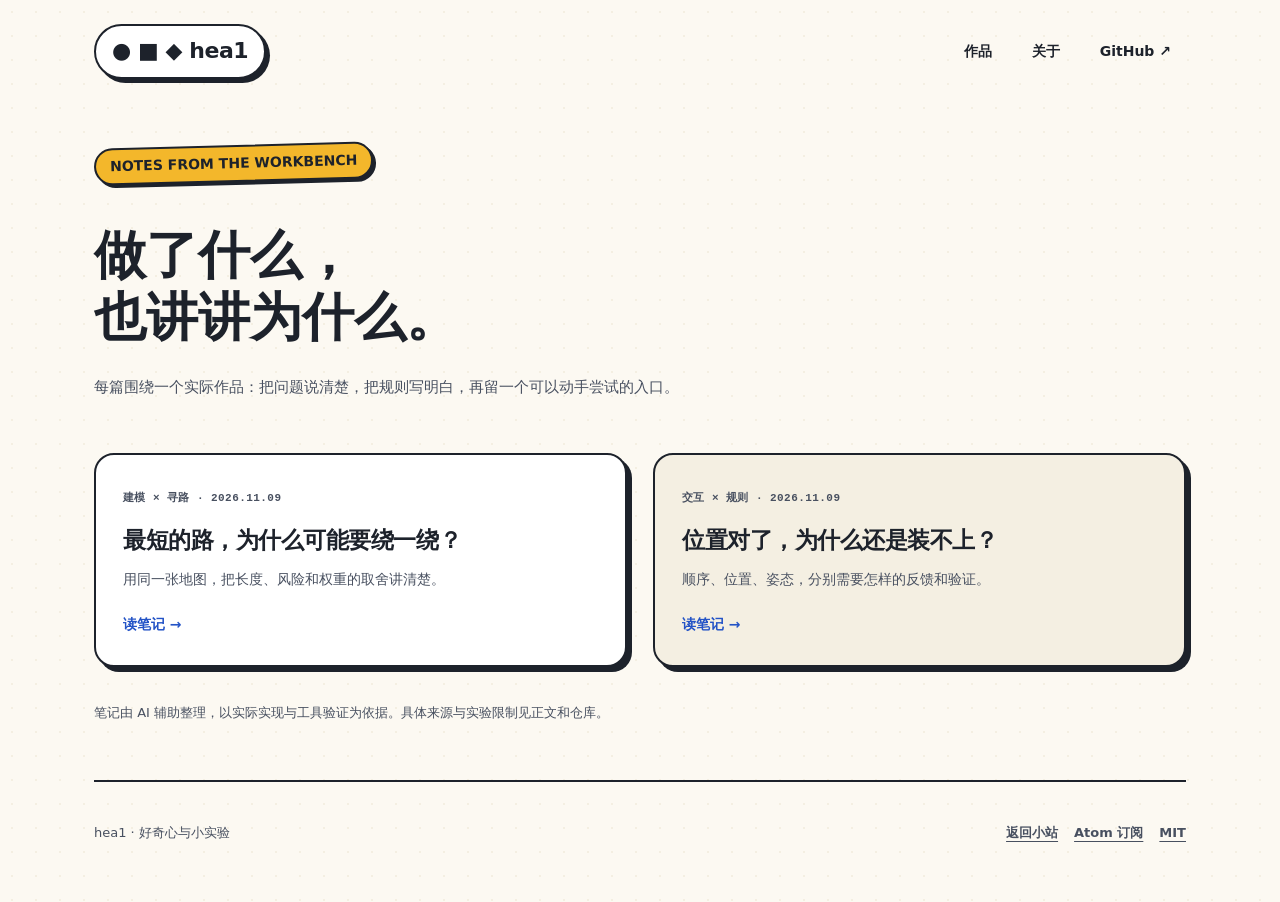
==== notes/index.html @ 46fb9906 "Add pathfinding project and experiment design notes" ====
<!doctype html><html lang="zh-CN"><head><meta charset="utf-8"><meta name="viewport" content="width=device-width, initial-scale=1"><title>实验笔记 · hea1</title><meta name="description" content="围绕实际作品，记录一个问题、一条规则和一次可复现的小实验。"><link rel="canonical" href="https://hea1.org/notes/"><link rel="icon" href="../favicon.svg" type="image/svg+xml"><link rel="stylesheet" href="../styles.css"><link rel="alternate" type="application/atom+xml" title="hea1 的实验笔记" href="../feed.xml"></head><body data-palette="warm"><a class="skip-link" href="#main">跳至主要内容</a><div class="canvas-wrap"><header class="play-header"><a class="logo-pill" href="../">● ■ ◆ hea1</a><nav class="play-nav" aria-label="导航"><a href="../#projects">作品</a><a href="../#about">关于</a><a href="https://github.com/TH0RGOODMAN">GitHub ↗</a></nav></header><main id="main"><section class="notes-intro"><span class="greeting-sticker">NOTES FROM THE WORKBENCH</span><h1>做了什么，<br>也讲讲为什么。</h1><p>每篇围绕一个实际作品：把问题说清楚，把规则写明白，再留一个可以动手尝试的入口。</p></section><div class="notes-grid"><a class="note-card" href="./shortest-and-risk/"><span class="note-topic">建模 × 寻路 · 2026.11.09</span><h2>最短的路，为什么可能要绕一绕？</h2><p>用同一张地图，把长度、风险和权重的取舍讲清楚。</p><span class="note-arrow">读笔记 →</span></a><a class="note-card" href="./assembly-rules/"><span class="note-topic">交互 × 规则 · 2026.11.09</span><h2>位置对了，为什么还是装不上？</h2><p>顺序、位置、姿态，分别需要怎样的反馈和验证。</p><span class="note-arrow">读笔记 →</span></a></div><p class="notes-provenance">笔记由 AI 辅助整理，以实际实现与工具验证为依据。具体来源与实验限制见正文和仓库。</p></main><footer class="play-footer"><span>hea1 · 好奇心与小实验</span><div class="play-footer-links"><a href="../">返回小站</a><a href="../feed.xml">Atom 订阅</a><a href="../LICENSE">MIT</a></div></footer></div></body></html>
---- styles.css ----
:root {
      color-scheme: light;
      --ivory: #fcf9f2;
      --card: #ffffff;
      --cream-soft: #f4efe2;
      --ink: #1d222b;
      --ink-sec: #485060;
      --ink-muted: #6e7787;
      --coral: #c9472d;
      --cobalt: #2353c6;
      --sun: #f3b72b;
      --teal: #1d8a72;
      --border: #1d222b;
      --shadow-color: rgba(29, 34, 43, 0.12);
      --sans: system-ui, -apple-system, "PingFang SC", "Microsoft YaHei", sans-serif;
      --mono: ui-monospace, "SFMono-Regular", Menlo, Consolas, monospace;
    }

    body[data-palette="blueprint"] {
      --ivory: #f3f7fc;
      --cream-soft: #e4edf8;
      --coral: #2353c6;
      --cobalt: #0d7a68;
      --sun: #e57a3c;
    }

    body[data-palette="terracotta"] {
      --ivory: #fbf5ee;
      --cream-soft: #f1e5d6;
      --coral: #c84b31;
      --cobalt: #2d4263;
      --sun: #d99b26;
    }

    * {
      box-sizing: border-box;
    }

    html {
      scroll-behavior: smooth;
      background: var(--ivory);
      color: var(--ink);
    }

    body {
      margin: 0;
      font-family: var(--sans);
      background-color: var(--ivory);
      background-image: radial-gradient(var(--cream-soft) 1.5px, transparent 1.5px);
      background-size: 24px 24px;
      color: var(--ink);
      line-height: 1.75;
      transition: background-color 0.25s ease;
    }

    a {
      color: inherit;
      text-underline-offset: 4px;
    }

    :focus-visible {
      outline: 3px solid var(--cobalt);
      outline-offset: 3px;
    }

    .skip-link {
      position: absolute;
      top: -100px;
      left: 16px;
      background: var(--ink);
      color: var(--ivory);
      padding: 10px 16px;
      z-index: 100;
      text-decoration: none;
      border-radius: 8px;
    }

    .skip-link:focus {
      top: 16px;
    }

    .canvas-wrap {
      max-width: 1140px;
      margin: 0 auto;
      padding: 0 24px;
    }

    /* Header */
    .play-header {
      padding: 24px 0;
      display: flex;
      flex-wrap: wrap;
      align-items: center;
      justify-content: space-between;
      gap: 16px;
    }

    .logo-pill {
      display: inline-flex;
      align-items: center;
      gap: 10px;
      text-decoration: none;
      background: var(--card);
      border: 2px solid var(--border);
      box-shadow: 4px 4px 0 var(--border);
      padding: 6px 16px;
      border-radius: 999px;
      font-weight: 800;
      font-size: 22px;
      letter-spacing: -0.02em;
    }

    .logo-shapes {
      display: inline-flex;
      gap: 4px;
      align-items: center;
    }

    .shape-dot {
      width: 10px;
      height: 10px;
      border-radius: 50%;
      background: var(--coral);
      border: 1.5px solid var(--border);
    }

    .shape-sq {
      width: 10px;
      height: 10px;
      background: var(--cobalt);
      border: 1.5px solid var(--border);
    }

    .shape-tri {
      width: 10px;
      height: 10px;
      background: var(--sun);
      border: 1.5px solid var(--border);
      border-radius: 2px;
      transform: rotate(45deg);
    }

    .play-nav {
      display: flex;
      flex-wrap: wrap;
      gap: 10px;
      align-items: center;
    }

    .play-nav a {
      display: inline-flex;
      align-items: center;
      min-height: 42px;
      padding: 6px 14px;
      text-decoration: none;
      font-weight: 600;
      font-size: 14px;
      border-radius: 999px;
      border: 1.5px solid transparent;
    }

    .play-nav a:hover {
      background: var(--card);
      border-color: var(--border);
    }

    /* Hero Section — Asymmetric Studio Collage */
    .hero-studio {
      display: grid;
      grid-template-columns: 6.2fr 5.8fr;
      gap: 36px;
      padding: 28px 0 60px;
      align-items: center;
    }

    .greeting-sticker {
      display: inline-block;
      background: var(--sun);
      border: 2px solid var(--border);
      box-shadow: 3px 3px 0 var(--border);
      padding: 4px 14px;
      border-radius: 999px;
      font-weight: 700;
      font-size: 14px;
      margin-bottom: 18px;
      transform: rotate(-1.5deg);
    }

    .hero-pitch h1 {
      font-size: clamp(34px, 5vw, 58px);
      line-height: 1.16;
      letter-spacing: -0.025em;
      margin: 0 0 22px;
      font-weight: 800;
    }

    .hero-pitch h1 .underline-wave {
      display: inline-block;
      background: linear-gradient(transparent 62%, rgba(243, 183, 43, 0.55) 62%);
      padding: 0 4px;
    }

    .hero-pitch p {
      font-size: 18px;
      color: var(--ink-sec);
      margin: 0 0 24px;
      max-width: 32em;
    }

    .pillar-tags {
      display: flex;
      flex-wrap: wrap;
      gap: 10px;
      margin-bottom: 28px;
    }

    .pillar-tag {
      display: inline-flex;
      align-items: center;
      gap: 8px;
      padding: 6px 14px;
      background: var(--card);
      border: 2px solid var(--border);
      border-radius: 10px;
      font-weight: 700;
      font-size: 14px;
      box-shadow: 3px 3px 0 var(--shadow-color);
    }

    .pillar-swatch {
      width: 12px;
      height: 12px;
      border-radius: 3px;
      border: 1.5px solid var(--border);
    }

    .cta-group {
      display: flex;
      flex-wrap: wrap;
      gap: 14px;
    }

    .btn-play {
      display: inline-flex;
      align-items: center;
      justify-content: center;
      min-height: 46px;
      padding: 10px 22px;
      font-weight: 700;
      font-size: 15px;
      text-decoration: none;
      border-radius: 12px;
      border: 2px solid var(--border);
      background: var(--coral);
      color: #ffffff;
      box-shadow: 4px 4px 0 var(--border);
      transition: transform 0.15s ease, box-shadow 0.15s ease;
    }

    .btn-play:hover {
      transform: translate(-2px, -2px);
      box-shadow: 6px 6px 0 var(--border);
    }

    .btn-play.secondary {
      background: var(--card);
      color: var(--ink);
    }

    /* Interactive Toyboard Card */
    .toyboard {
      background: var(--card);
      border: 2px solid var(--border);
      border-radius: 20px;
      box-shadow: 8px 8px 0 var(--border);
      padding: 20px;
    }

    .toyboard-header {
      display: flex;
      flex-wrap: wrap;
      justify-content: space-between;
      align-items: center;
      gap: 10px;
      padding-bottom: 12px;
      border-bottom: 2px dashed var(--cream-soft);
      margin-bottom: 14px;
    }

    .toyboard-title {
      font-family: var(--mono);
      font-size: 12px;
      font-weight: 700;
      color: var(--ink-sec);
    }

    .toyboard-stage {
      background: var(--cream-soft);
      border: 2px solid var(--border);
      border-radius: 14px;
      padding: 12px;
    }

    .toyboard-stage svg {
      width: 100%;
      height: auto;
      display: block;
    }

    .geo-piece {
      transition: transform 0.5s cubic-bezier(0.34, 1.56, 0.64, 1);
      transform-box: view-box;
      transform-origin: 210px 140px;
    }

    /* Arrangement States for SVG Blocks */
    .toyboard[data-pose="exploded"] #piece-arch {
      transform: translate(-28px, 18px) rotate(-10deg);
    }
    .toyboard[data-pose="exploded"] #piece-rotor {
      transform: translate(0px, -24px) rotate(35deg);
    }
    .toyboard[data-pose="exploded"] #piece-pin {
      transform: translate(34px, -16px) rotate(14deg);
    }

    .toyboard[data-pose="stacked"] #piece-arch {
      transform: translate(12px, 6px) rotate(4deg);
    }
    .toyboard[data-pose="stacked"] #piece-rotor {
      transform: translate(-18px, -10px) rotate(-20deg);
    }
    .toyboard[data-pose="stacked"] #piece-pin {
      transform: translate(6px, 22px) rotate(-8deg);
    }

    .toyboard-controls {
      margin-top: 14px;
      display: flex;
      flex-wrap: wrap;
      justify-content: space-between;
      align-items: center;
      gap: 10px;
    }

    .control-group {
      display: flex;
      flex-wrap: wrap;
      gap: 6px;
      align-items: center;
    }

    .toy-btn {
      min-height: 40px;
      padding: 6px 12px;
      font-family: var(--sans);
      font-size: 13px;
      font-weight: 700;
      border-radius: 10px;
      border: 2px solid var(--border);
      background: var(--ivory);
      color: var(--ink);
      cursor: pointer;
    }

    .toy-btn[aria-pressed="true"],
    .toy-btn:hover {
      background: var(--sun);
    }

    /* Project Showcase — Staggered Magazine Poster */
    .project-showcase {
      margin: 24px 0 64px;
      background: var(--card);
      border: 2px solid var(--border);
      border-radius: 24px;
      box-shadow: 8px 8px 0 var(--border);
      padding: 36px;
      display: grid;
      grid-template-columns: 5.5fr 6.5fr;
      gap: 36px;
      align-items: center;
    }

    .badge-num {
      display: inline-block;
      background: var(--cobalt);
      color: #ffffff;
      font-family: var(--mono);
      font-size: 12px;
      font-weight: 700;
      padding: 4px 12px;
      border-radius: 999px;
      margin-bottom: 14px;
    }

    .project-copy h2 {
      font-size: clamp(26px, 3.4vw, 36px);
      margin: 0 0 14px;
      line-height: 1.25;
    }

    .project-copy p {
      color: var(--ink-sec);
      font-size: 16px;
      margin: 0 0 16px;
    }

    .step-pills {
      display: flex;
      flex-wrap: wrap;
      gap: 8px;
      margin: 18px 0 24px;
    }

    .step-pills span {
      font-size: 13px;
      font-weight: 600;
      background: var(--cream-soft);
      border: 1.5px solid var(--border);
      padding: 4px 12px;
      border-radius: 999px;
    }

    .project-shot {
      margin: 0;
      background: var(--cream-soft);
      border: 2px solid var(--border);
      border-radius: 16px;
      padding: 16px;
      transform: rotate(0.8deg);
    }

    .project-shot img {
      display: block;
      width: 100%;
      height: auto;
      border-radius: 10px;
      border: 1.5px solid var(--border);
    }

    .project-shot figcaption {
      margin-top: 10px;
      font-size: 13px;
      color: var(--ink-sec);
      display: flex;
      flex-wrap: wrap;
      justify-content: space-between;
      gap: 8px;
    }

    .honest-drawer {
      margin-top: 20px;
      padding-top: 14px;
      border-top: 2px dashed var(--cream-soft);
      font-size: 13px;
      color: var(--ink-sec);
    }

    .honest-drawer summary {
      cursor: pointer;
      font-weight: 600;
      color: var(--ink-sec);
      min-height: 40px;
      display: inline-flex;
      align-items: center;
    }

    /* Exploratory & About Section */
    .story-row {
      display: grid;
      grid-template-columns: 7fr 5fr;
      gap: 28px;
      margin-bottom: 64px;
      align-items: start;
    }

    .story-card {
      background: var(--card);
      border: 2px solid var(--border);
      border-radius: 20px;
      padding: 28px;
      box-shadow: 6px 6px 0 var(--shadow-color);
    }

    .story-card.tilted {
      background: var(--cream-soft);
    }

    .story-card h2 {
      margin: 0 0 14px;
      font-size: 22px;
      display: flex;
      flex-wrap: wrap;
      align-items: center;
      justify-content: space-between;
      gap: 8px;
    }

    .exploratory-pill {
      font-family: var(--mono);
      font-size: 11px;
      background: var(--sun);
      border: 1.5px solid var(--border);
      padding: 3px 10px;
      border-radius: 999px;
    }

    .play-list {
      margin: 14px 0 0;
      padding-left: 20px;
      color: var(--ink-sec);
    }

    .play-list li {
      margin-bottom: 10px;
    }

    /* Footer */
    .play-footer {
      border-top: 2px solid var(--border);
      padding: 32px 0 48px;
      font-size: 13px;
      color: var(--ink-sec);
      display: flex;
      flex-wrap: wrap;
      justify-content: space-between;
      align-items: center;
      gap: 16px;
    }

    .play-footer-links {
      display: flex;
      flex-wrap: wrap;
      gap: 16px;
      font-weight: 600;
    }

    .play-footer-links a {
      min-height: 40px;
      display: inline-flex;
      align-items: center;
    }

    @media (max-width: 920px) {
      .hero-studio,
      .project-showcase,
      .story-row {
        grid-template-columns: 1fr;
      }

      .project-shot {
        transform: none;
      }
    }

    @media (max-width: 480px) {
      .canvas-wrap {
        padding-left: 16px;
        padding-right: 16px;
      }

      .project-showcase,
      .story-card,
      .toyboard {
        padding: 18px;
      }
    }

    @media (prefers-reduced-motion: reduce) {
      html {
        scroll-behavior: auto;
      }
      *, *::before, *::after {
        transition-duration: 0.01ms !important;
      }
    }


/* Personal homepage, production refinements. */
[hidden] { display: none !important; }
section[id], main[id] { scroll-margin-top: 24px; }
.hero-studio > *, .project-showcase > *, .story-row > * { min-width: 0; }
.canvas-wrap { overflow-wrap: break-word; }
.toyboard-hint { margin: 10px 0 0; color: var(--ink-sec); font-size: 12px; }
.story-intro { margin: 0; color: var(--ink-sec); }
.story-card .english { font-size: 14px; line-height: 1.85; color: var(--ink-sec); }
.project-en { font-size: .65em; font-weight: 600; color: var(--ink-sec); }
.license-note { font-size: 12px; margin-top: 8px; }
.toyboard-stage .base-fill { fill: var(--cobalt); }
.toyboard-stage .wheel-fill { fill: var(--sun); }
.toyboard-stage .pin-fill { fill: var(--coral); }
.toyboard-stage .paper-fill { fill: var(--ivory); }
.toyboard-stage .teal-fill { fill: var(--teal); }
.toyboard-stage .outline { stroke: var(--border); }
.toy-btn:focus-visible, .btn-play:focus-visible { outline-offset: 6px; }
.toy-btn { min-height: 44px; }
.toy-btn:active { transform: translateY(1px); }
summary::after { content: ' ＋'; }
details[open] summary::after { content: ' −'; }
@media (max-width: 600px) {
  .play-header { padding-top: 20px; padding-bottom: 16px; gap: 12px; }
  .play-nav { gap: 3px; }
  .play-nav a { font-size: 13px; padding: 7px 10px; min-height: 44px; }
  .hero-studio { padding-top: 22px; gap: 32px; }
  .hero-pitch p { font-size: 16px; }
  .toyboard-title { font-size: 11px; }
  .toyboard-controls { gap: 12px; }
  .control-group { gap: 6px; }
  .toy-btn { font-size: 12px; padding: 7px 10px; }
  .project-showcase { gap: 25px; }
  .project-shot figcaption { font-size: 12px; }
  .play-footer { padding-bottom: 30px; }
}
@media (max-width: 360px) {
  .logo-pill { font-size: 20px; padding: 5px 11px; }
  .play-nav a { padding: 7px 8px; }
  .hero-pitch h1 { font-size: 33px; }
  .btn-play { padding: 10px 14px; font-size: 14px; }
  .pillar-tag { padding: 5px 10px; font-size: 13px; }
}
.section-heading{display:flex;justify-content:space-between;align-items:end;flex-wrap:wrap;gap:16px;margin:4px 0 26px}.section-heading h2{font-size:clamp(25px,3.2vw,34px);line-height:1.3;margin:8px 0 0}.section-heading p{font-size:14px;color:var(--ink-sec);margin:0}.section-eyebrow,.note-topic{font-family:var(--mono);font-size:11px;letter-spacing:.04em;color:var(--ink-sec);font-weight:700}.route-project .badge-num{background:var(--coral)}.text-link{font-weight:700;font-size:14px;min-height:44px;display:inline-flex;align-items:center}.notes-section{margin:0 0 70px}.notes-grid{display:grid;grid-template-columns:1fr 1fr;gap:26px;margin-bottom:28px}.note-card{display:block;background:var(--card);border:2px solid var(--border);border-radius:20px;padding:27px;box-shadow:5px 5px var(--border);text-decoration:none;transition:transform .15s}.note-card:hover{transform:translateY(-3px)}.note-card:nth-child(2){background:var(--cream-soft)}.note-card h2{font-size:23px;line-height:1.45;margin:14px 0 10px;letter-spacing:-.02em}.note-card p{font-size:14px;color:var(--ink-sec);margin:0 0 18px}.note-arrow{font-size:14px;font-weight:750;color:var(--cobalt)}.notes-intro{padding:42px 0 38px;max-width:700px}.notes-intro h1{font-size:clamp(34px,5vw,52px);line-height:1.2;margin:25px 0}.notes-intro p,.notes-provenance{color:var(--ink-sec);font-size:15px}.notes-provenance{margin:35px 0 55px;font-size:13px}.article-shell{max-width:800px;margin:0 auto 65px}.article-heading{padding:35px 0 28px;border-bottom:2px solid var(--border)}.article-heading h1{font-size:clamp(32px,4.4vw,46px);line-height:1.3;letter-spacing:-.035em;margin:24px 0 18px}.article-lead{font-size:18px;color:var(--ink-sec);margin:0 0 20px}.article-meta{font-size:12px;color:var(--ink-sec);margin:0}.article-body{padding:22px 0}.article-body>p{font-size:16px;line-height:1.95;margin:19px 0;color:var(--ink-sec)}.article-body h2{font-size:25px;line-height:1.4;margin:38px 0 16px}.article-body a:not(.btn-play){color:var(--cobalt)}.article-body figure{margin:28px 0;background:var(--card);border:2px solid var(--border);border-radius:16px;padding:15px}.article-body img{display:block;width:100%;height:auto;border-radius:8px;border:1px solid var(--border)}.article-body figcaption{font-size:12px;color:var(--ink-sec);margin-top:12px}.article-body pre{white-space:pre-wrap;overflow-wrap:anywhere;background:var(--cream-soft);border:2px solid var(--border);border-radius:14px;padding:21px;font-family:var(--mono);font-size:14px;line-height:1.9}.article-table{max-width:100%;overflow:auto}.article-table table{border-collapse:collapse;min-width:520px;width:100%;font-size:14px;margin:15px 0}.article-table th,.article-table td{padding:12px;text-align:left;border:1.5px solid var(--border)}.article-table th{background:var(--cream-soft)}.article-body ol{padding-left:24px;color:var(--ink-sec);font-size:15px;line-height:1.9}.article-body li{margin:10px 0}.article-end{margin-top:25px;padding:24px;border:2px solid var(--border);border-radius:16px;background:var(--cream-soft)}.article-end p{font-size:14px;color:var(--ink-sec)}.article-end a{font-weight:700;font-size:14px}.article-body .cta-group{margin-top:28px}@media(max-width:600px){.notes-grid{grid-template-columns:1fr;gap:20px}.note-card{padding:22px}.note-card h2{font-size:21px}.section-heading{align-items:start;margin-bottom:22px}.section-heading h2{font-size:27px}.notes-section{margin-bottom:45px}.article-heading{padding-top:26px}.article-lead{font-size:16px}.article-body>p{font-size:15px}.article-body h2{font-size:23px}.article-body figure{padding:10px}.article-body pre{padding:15px;font-size:12px}.notes-intro{padding-top:25px}}
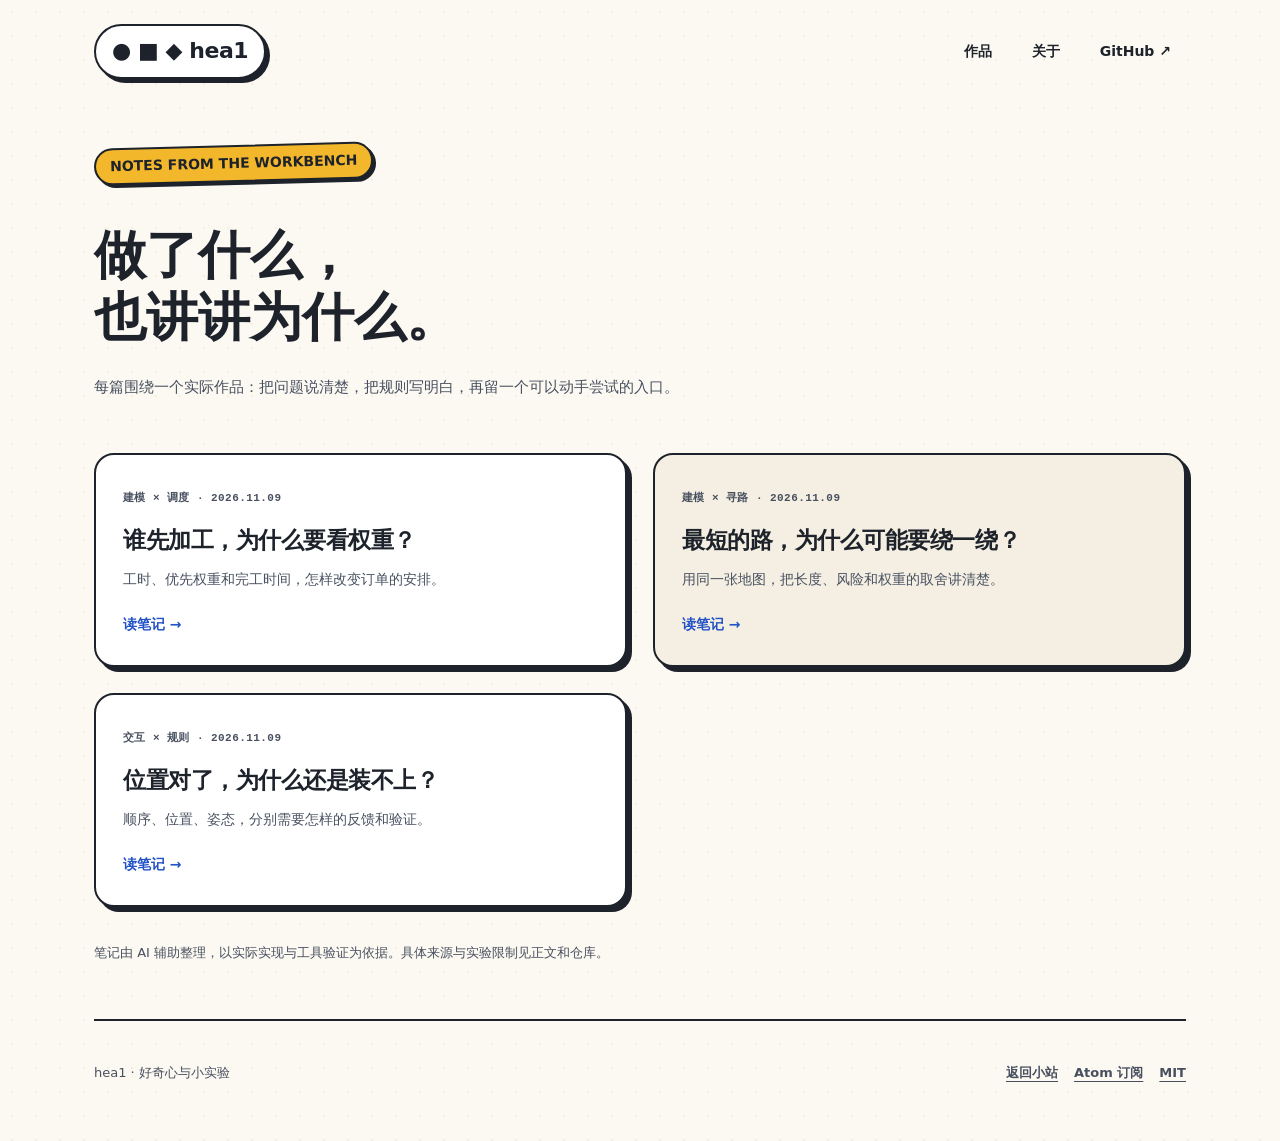
==== commit 3fa3e17a: "Add scheduling experiment and priority-model design note" ====
--- a/notes/index.html
+++ b/notes/index.html
@@ -1 +1 @@
-<!doctype html><html lang="zh-CN"><head><meta charset="utf-8"><meta name="viewport" content="width=device-width, initial-scale=1"><title>实验笔记 · hea1</title><meta name="description" content="围绕实际作品，记录一个问题、一条规则和一次可复现的小实验。"><link rel="canonical" href="https://hea1.org/notes/"><link rel="icon" href="../favicon.svg" type="image/svg+xml"><link rel="stylesheet" href="../styles.css"><link rel="alternate" type="application/atom+xml" title="hea1 的实验笔记" href="../feed.xml"></head><body data-palette="warm"><a class="skip-link" href="#main">跳至主要内容</a><div class="canvas-wrap"><header class="play-header"><a class="logo-pill" href="../">● ■ ◆ hea1</a><nav class="play-nav" aria-label="导航"><a href="../#projects">作品</a><a href="../#about">关于</a><a href="https://github.com/TH0RGOODMAN">GitHub ↗</a></nav></header><main id="main"><section class="notes-intro"><span class="greeting-sticker">NOTES FROM THE WORKBENCH</span><h1>做了什么，<br>也讲讲为什么。</h1><p>每篇围绕一个实际作品：把问题说清楚，把规则写明白，再留一个可以动手尝试的入口。</p></section><div class="notes-grid"><a class="note-card" href="./shortest-and-risk/"><span class="note-topic">建模 × 寻路 · 2026.11.09</span><h2>最短的路，为什么可能要绕一绕？</h2><p>用同一张地图，把长度、风险和权重的取舍讲清楚。</p><span class="note-arrow">读笔记 →</span></a><a class="note-card" href="./assembly-rules/"><span class="note-topic">交互 × 规则 · 2026.11.09</span><h2>位置对了，为什么还是装不上？</h2><p>顺序、位置、姿态，分别需要怎样的反馈和验证。</p><span class="note-arrow">读笔记 →</span></a></div><p class="notes-provenance">笔记由 AI 辅助整理，以实际实现与工具验证为依据。具体来源与实验限制见正文和仓库。</p></main><footer class="play-footer"><span>hea1 · 好奇心与小实验</span><div class="play-footer-links"><a href="../">返回小站</a><a href="../feed.xml">Atom 订阅</a><a href="../LICENSE">MIT</a></div></footer></div></body></html>+<!doctype html><html lang="zh-CN"><head><meta charset="utf-8"><meta name="viewport" content="width=device-width, initial-scale=1"><title>实验笔记 · hea1</title><meta name="description" content="围绕实际作品，记录一个问题、一条规则和一次可复现的小实验。"><link rel="canonical" href="https://hea1.org/notes/"><link rel="icon" href="../favicon.svg" type="image/svg+xml"><link rel="stylesheet" href="../styles.css"><link rel="alternate" type="application/atom+xml" title="hea1 的实验笔记" href="../feed.xml"></head><body data-palette="warm"><a class="skip-link" href="#main">跳至主要内容</a><div class="canvas-wrap"><header class="play-header"><a class="logo-pill" href="../">● ■ ◆ hea1</a><nav class="play-nav" aria-label="导航"><a href="../#projects">作品</a><a href="../#about">关于</a><a href="https://github.com/TH0RGOODMAN">GitHub ↗</a></nav></header><main id="main"><section class="notes-intro"><span class="greeting-sticker">NOTES FROM THE WORKBENCH</span><h1>做了什么，<br>也讲讲为什么。</h1><p>每篇围绕一个实际作品：把问题说清楚，把规则写明白，再留一个可以动手尝试的入口。</p></section><div class="notes-grid"><a class="note-card" href="./scheduling-priorities/"><span class="note-topic">建模 × 调度 · 2026.11.09</span><h2>谁先加工，为什么要看权重？</h2><p>工时、优先权重和完工时间，怎样改变订单的安排。</p><span class="note-arrow">读笔记 →</span></a><a class="note-card" href="./shortest-and-risk/"><span class="note-topic">建模 × 寻路 · 2026.11.09</span><h2>最短的路，为什么可能要绕一绕？</h2><p>用同一张地图，把长度、风险和权重的取舍讲清楚。</p><span class="note-arrow">读笔记 →</span></a><a class="note-card" href="./assembly-rules/"><span class="note-topic">交互 × 规则 · 2026.11.09</span><h2>位置对了，为什么还是装不上？</h2><p>顺序、位置、姿态，分别需要怎样的反馈和验证。</p><span class="note-arrow">读笔记 →</span></a></div><p class="notes-provenance">笔记由 AI 辅助整理，以实际实现与工具验证为依据。具体来源与实验限制见正文和仓库。</p></main><footer class="play-footer"><span>hea1 · 好奇心与小实验</span><div class="play-footer-links"><a href="../">返回小站</a><a href="../feed.xml">Atom 订阅</a><a href="../LICENSE">MIT</a></div></footer></div></body></html>
--- a/styles.css
+++ b/styles.css
@@ -619,4 +619,5 @@
   .btn-play { padding: 10px 14px; font-size: 14px; }
   .pillar-tag { padding: 5px 10px; font-size: 13px; }
 }
-.section-heading{display:flex;justify-content:space-between;align-items:end;flex-wrap:wrap;gap:16px;margin:4px 0 26px}.section-heading h2{font-size:clamp(25px,3.2vw,34px);line-height:1.3;margin:8px 0 0}.section-heading p{font-size:14px;color:var(--ink-sec);margin:0}.section-eyebrow,.note-topic{font-family:var(--mono);font-size:11px;letter-spacing:.04em;color:var(--ink-sec);font-weight:700}.route-project .badge-num{background:var(--coral)}.text-link{font-weight:700;font-size:14px;min-height:44px;display:inline-flex;align-items:center}.notes-section{margin:0 0 70px}.notes-grid{display:grid;grid-template-columns:1fr 1fr;gap:26px;margin-bottom:28px}.note-card{display:block;background:var(--card);border:2px solid var(--border);border-radius:20px;padding:27px;box-shadow:5px 5px var(--border);text-decoration:none;transition:transform .15s}.note-card:hover{transform:translateY(-3px)}.note-card:nth-child(2){background:var(--cream-soft)}.note-card h2{font-size:23px;line-height:1.45;margin:14px 0 10px;letter-spacing:-.02em}.note-card p{font-size:14px;color:var(--ink-sec);margin:0 0 18px}.note-arrow{font-size:14px;font-weight:750;color:var(--cobalt)}.notes-intro{padding:42px 0 38px;max-width:700px}.notes-intro h1{font-size:clamp(34px,5vw,52px);line-height:1.2;margin:25px 0}.notes-intro p,.notes-provenance{color:var(--ink-sec);font-size:15px}.notes-provenance{margin:35px 0 55px;font-size:13px}.article-shell{max-width:800px;margin:0 auto 65px}.article-heading{padding:35px 0 28px;border-bottom:2px solid var(--border)}.article-heading h1{font-size:clamp(32px,4.4vw,46px);line-height:1.3;letter-spacing:-.035em;margin:24px 0 18px}.article-lead{font-size:18px;color:var(--ink-sec);margin:0 0 20px}.article-meta{font-size:12px;color:var(--ink-sec);margin:0}.article-body{padding:22px 0}.article-body>p{font-size:16px;line-height:1.95;margin:19px 0;color:var(--ink-sec)}.article-body h2{font-size:25px;line-height:1.4;margin:38px 0 16px}.article-body a:not(.btn-play){color:var(--cobalt)}.article-body figure{margin:28px 0;background:var(--card);border:2px solid var(--border);border-radius:16px;padding:15px}.article-body img{display:block;width:100%;height:auto;border-radius:8px;border:1px solid var(--border)}.article-body figcaption{font-size:12px;color:var(--ink-sec);margin-top:12px}.article-body pre{white-space:pre-wrap;overflow-wrap:anywhere;background:var(--cream-soft);border:2px solid var(--border);border-radius:14px;padding:21px;font-family:var(--mono);font-size:14px;line-height:1.9}.article-table{max-width:100%;overflow:auto}.article-table table{border-collapse:collapse;min-width:520px;width:100%;font-size:14px;margin:15px 0}.article-table th,.article-table td{padding:12px;text-align:left;border:1.5px solid var(--border)}.article-table th{background:var(--cream-soft)}.article-body ol{padding-left:24px;color:var(--ink-sec);font-size:15px;line-height:1.9}.article-body li{margin:10px 0}.article-end{margin-top:25px;padding:24px;border:2px solid var(--border);border-radius:16px;background:var(--cream-soft)}.article-end p{font-size:14px;color:var(--ink-sec)}.article-end a{font-weight:700;font-size:14px}.article-body .cta-group{margin-top:28px}@media(max-width:600px){.notes-grid{grid-template-columns:1fr;gap:20px}.note-card{padding:22px}.note-card h2{font-size:21px}.section-heading{align-items:start;margin-bottom:22px}.section-heading h2{font-size:27px}.notes-section{margin-bottom:45px}.article-heading{padding-top:26px}.article-lead{font-size:16px}.article-body>p{font-size:15px}.article-body h2{font-size:23px}.article-body figure{padding:10px}.article-body pre{padding:15px;font-size:12px}.notes-intro{padding-top:25px}}
+.section-heading{display:flex;justify-content:space-between;align-items:end;flex-wrap:wrap;gap:16px;margin:4px 0 26px}.section-heading h2{font-size:clamp(25px,3.2vw,34px);line-height:1.3;margin:8px 0 0}.section-heading p{font-size:14px;color:var(--ink-sec);margin:0}.section-eyebrow,.note-topic{font-family:var(--mono);font-size:11px;letter-spacing:.04em;color:var(--ink-sec);font-weight:700}.route-project .badge-num{background:var(--coral)}.text-link{font-weight:700;font-size:14px;min-height:44px;display:inline-flex;align-items:center}.notes-section{margin:0 0 70px}.notes-grid{display:grid;grid-template-columns:1fr 1fr;gap:26px;margin-bottom:28px}.note-card{display:block;background:var(--card);border:2px solid var(--border);border-radius:20px;padding:27px;box-shadow:5px 5px var(--border);text-decoration:none;transition:transform .15s}.note-card:hover{transform:translateY(-3px)}.note-card:nth-child(2){background:var(--cream-soft)}.note-card h2{font-size:23px;line-height:1.45;margin:14px 0 10px;letter-spacing:-.02em}.note-card p{font-size:14px;color:var(--ink-sec);margin:0 0 18px}.note-arrow{font-size:14px;font-weight:750;color:var(--cobalt)}.notes-intro{padding:42px 0 38px;max-width:700px}.notes-intro h1{font-size:clamp(34px,5vw,52px);line-height:1.2;margin:25px 0}.notes-intro p,.notes-provenance{color:var(--ink-sec);font-size:15px}.notes-provenance{margin:35px 0 55px;font-size:13px}.article-shell{max-width:800px;margin:0 auto 65px}.article-heading{padding:35px 0 28px;border-bottom:2px solid var(--border)}.article-heading h1{font-size:clamp(32px,4.4vw,46px);line-height:1.3;letter-spacing:-.035em;margin:24px 0 18px}.article-lead{font-size:18px;color:var(--ink-sec);margin:0 0 20px}.article-meta{font-size:12px;color:var(--ink-sec);margin:0}.article-body{padding:22px 0}.article-body>p{font-size:16px;line-height:1.95;margin:19px 0;color:var(--ink-sec)}.article-body h2{font-size:25px;line-height:1.4;margin:38px 0 16px}.article-body a:not(.btn-play){color:var(--cobalt)}.article-body figure{margin:28px 0;background:var(--card);border:2px solid var(--border);border-radius:16px;padding:15px}.article-body img{display:block;width:100%;height:auto;border-radius:8px;border:1px solid var(--border)}.article-body figcaption{font-size:12px;color:var(--ink-sec);margin-top:12px}.article-body pre{white-space:pre-wrap;overflow-wrap:anywhere;background:var(--cream-soft);border:2px solid var(--border);border-radius:14px;padding:21px;font-family:var(--mono);font-size:14px;line-height:1.9}.article-table{max-width:100%;overflow:auto}.article-table table{border-collapse:collapse;min-width:520px;width:100%;font-size:14px;margin:15px 0}.article-table th,.article-table td{padding:12px;text-align:left;border:1.5px solid var(--border)}.article-table th{background:var(--cream-soft)}.article-body ol{padding-left:24px;color:var(--ink-sec);font-size:15px;line-height:1.9}.article-body li{margin:10px 0}.article-end{margin-top:25px;padding:24px;border:2px solid var(--border);border-radius:16px;background:var(--cream-soft)}.article-end p{font-size:14px;color:var(--ink-sec)}.article-end a{font-weight:700;font-size:14px}.article-body .cta-group{margin-top:28px}@media(max-width:600px){.notes-grid{grid-template-columns:1fr;gap:20px}.note-card{padding:22px}.note-card h2{font-size:21px}.section-heading{align-items:start;margin-bottom:22px}.section-heading h2{font-size:27px}.notes-section{margin-bottom:45px}.article-heading{padding-top:26px}.article-lead{font-size:16px}.article-body>p{font-size:15px}.article-body h2{font-size:23px}.article-body figure{padding:10px}.article-body pre{padding:15px;font-size:12px}.notes-intro{padding-top:25px}}
+.scheduling-project .badge-num{background:#1e695b}.notes-grid .note-card:nth-child(3){background:var(--card)}
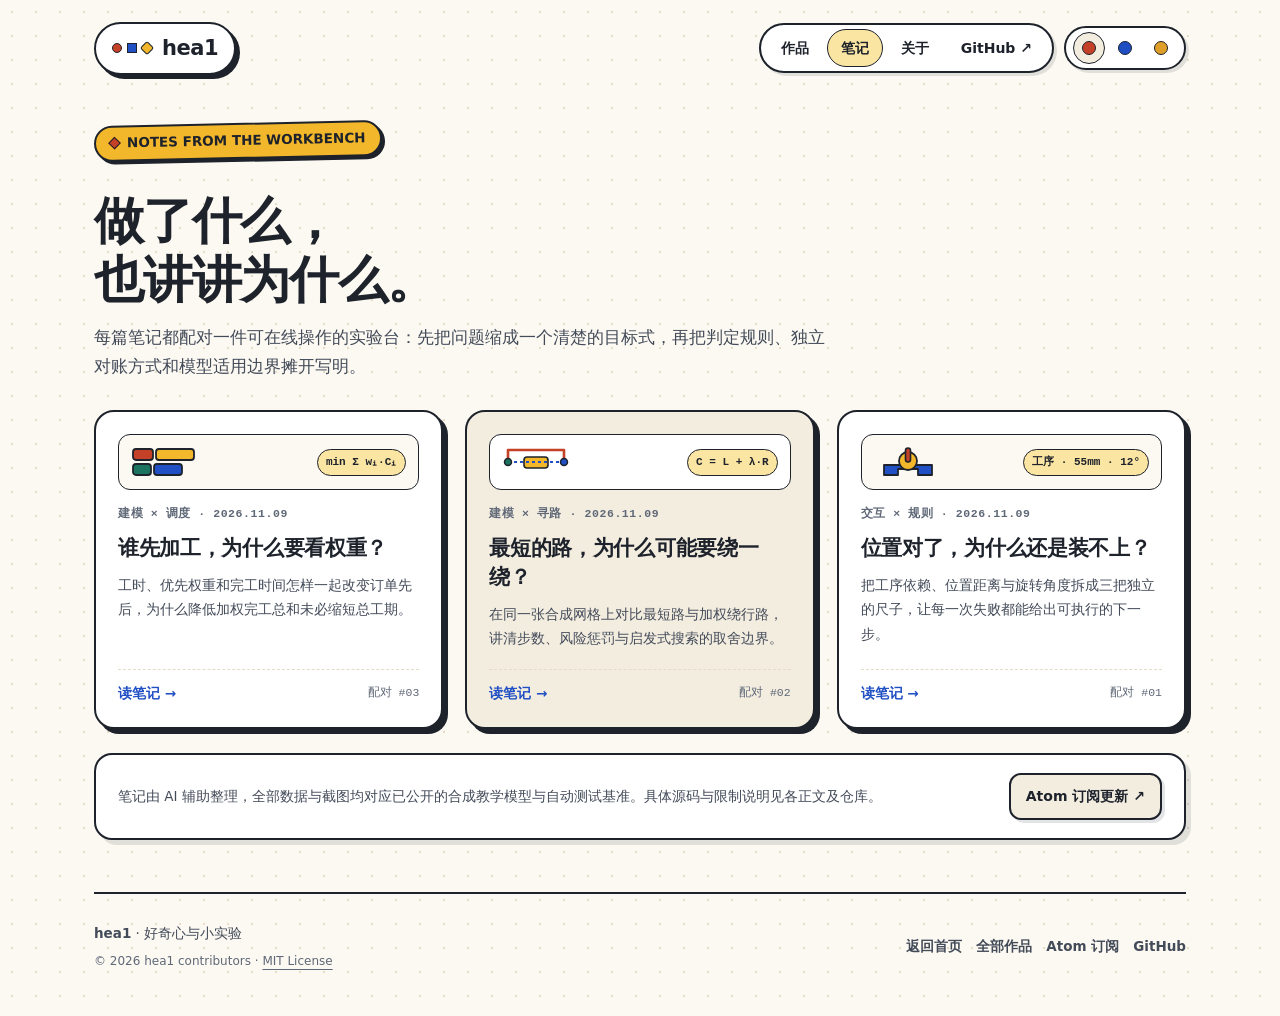
==== commit ee659d53: "Refine pegboard studio layout, 3-scene toyboard and note cards" ====
--- a/notes/index.html
+++ b/notes/index.html
@@ -1 +1,134 @@
-<!doctype html><html lang="zh-CN"><head><meta charset="utf-8"><meta name="viewport" content="width=device-width, initial-scale=1"><title>实验笔记 · hea1</title><meta name="description" content="围绕实际作品，记录一个问题、一条规则和一次可复现的小实验。"><link rel="canonical" href="https://hea1.org/notes/"><link rel="icon" href="../favicon.svg" type="image/svg+xml"><link rel="stylesheet" href="../styles.css"><link rel="alternate" type="application/atom+xml" title="hea1 的实验笔记" href="../feed.xml"></head><body data-palette="warm"><a class="skip-link" href="#main">跳至主要内容</a><div class="canvas-wrap"><header class="play-header"><a class="logo-pill" href="../">● ■ ◆ hea1</a><nav class="play-nav" aria-label="导航"><a href="../#projects">作品</a><a href="../#about">关于</a><a href="https://github.com/TH0RGOODMAN">GitHub ↗</a></nav></header><main id="main"><section class="notes-intro"><span class="greeting-sticker">NOTES FROM THE WORKBENCH</span><h1>做了什么，<br>也讲讲为什么。</h1><p>每篇围绕一个实际作品：把问题说清楚，把规则写明白，再留一个可以动手尝试的入口。</p></section><div class="notes-grid"><a class="note-card" href="./scheduling-priorities/"><span class="note-topic">建模 × 调度 · 2026.11.09</span><h2>谁先加工，为什么要看权重？</h2><p>工时、优先权重和完工时间，怎样改变订单的安排。</p><span class="note-arrow">读笔记 →</span></a><a class="note-card" href="./shortest-and-risk/"><span class="note-topic">建模 × 寻路 · 2026.11.09</span><h2>最短的路，为什么可能要绕一绕？</h2><p>用同一张地图，把长度、风险和权重的取舍讲清楚。</p><span class="note-arrow">读笔记 →</span></a><a class="note-card" href="./assembly-rules/"><span class="note-topic">交互 × 规则 · 2026.11.09</span><h2>位置对了，为什么还是装不上？</h2><p>顺序、位置、姿态，分别需要怎样的反馈和验证。</p><span class="note-arrow">读笔记 →</span></a></div><p class="notes-provenance">笔记由 AI 辅助整理，以实际实现与工具验证为依据。具体来源与实验限制见正文和仓库。</p></main><footer class="play-footer"><span>hea1 · 好奇心与小实验</span><div class="play-footer-links"><a href="../">返回小站</a><a href="../feed.xml">Atom 订阅</a><a href="../LICENSE">MIT</a></div></footer></div></body></html>+<!doctype html>
+<html lang="zh-CN">
+<head>
+  <meta charset="utf-8">
+  <meta name="viewport" content="width=device-width, initial-scale=1">
+  <title>实验笔记 · hea1</title>
+  <meta name="description" content="围绕 hea1.org 的实际可运行作品，记录一个具体问题、一条核心规则与一次可复现的小实验。">
+  <meta name="theme-color" content="#fcf9f2">
+  <link rel="canonical" href="https://hea1.org/notes/">
+  <link rel="icon" href="../favicon.svg" type="image/svg+xml">
+  <meta property="og:type" content="website">
+  <meta property="og:title" content="实验笔记 · hea1">
+  <meta property="og:description" content="围绕实际作品，记录一个问题、一条规则和一次可复现的小实验。">
+  <meta property="og:url" content="https://hea1.org/notes/">
+  <meta property="og:image" content="https://hea1.org/assets/share.png">
+  <meta name="twitter:card" content="summary_large_image">
+  <link rel="stylesheet" href="../styles.css">
+  <link rel="alternate" type="application/atom+xml" title="hea1 的实验笔记" href="../feed.xml">
+</head>
+<body data-palette="warm">
+  <a class="skip-link" href="#main">跳至主要内容</a>
+  <div class="canvas-wrap">
+    <header class="play-header">
+      <a href="../" class="logo-pill" aria-label="返回 hea1 首页">
+        <span class="logo-shapes" aria-hidden="true">
+          <span class="shape-dot"></span>
+          <span class="shape-sq"></span>
+          <span class="shape-tri"></span>
+        </span>
+        <span>hea1</span>
+      </a>
+      <div class="header-right">
+        <nav class="play-nav" aria-label="主导航">
+          <a href="../#projects">作品</a>
+          <a href="./" aria-current="page">笔记</a>
+          <a href="../#about">关于</a>
+          <a href="https://github.com/TH0RGOODMAN" rel="noopener">GitHub ↗</a>
+        </nav>
+        <div class="mini-palette-bar" role="group" aria-label="页面配色切换" hidden>
+          <button type="button" class="mini-swatch-btn" data-theme="warm" aria-pressed="true" aria-label="暖阳配色" title="暖阳配色"><span class="mini-swatch-dot mini-swatch-dot--warm" aria-hidden="true"></span></button>
+          <button type="button" class="mini-swatch-btn" data-theme="blueprint" aria-pressed="false" aria-label="蓝图配色" title="蓝图配色"><span class="mini-swatch-dot mini-swatch-dot--blueprint" aria-hidden="true"></span></button>
+          <button type="button" class="mini-swatch-btn" data-theme="terracotta" aria-pressed="false" aria-label="陶土配色" title="陶土配色"><span class="mini-swatch-dot mini-swatch-dot--terracotta" aria-hidden="true"></span></button>
+        </div>
+      </div>
+    </header>
+
+    <main id="main">
+      <section class="notes-intro">
+        <span class="greeting-sticker"><span class="sticker-spark" aria-hidden="true"></span>NOTES FROM THE WORKBENCH</span>
+        <h1>做了什么，<br>也讲讲为什么。</h1>
+        <p>每篇笔记都配对一件可在线操作的实验台：先把问题缩成一个清楚的目标式，再把判定规则、独立对账方式和模型适用边界摊开写明。</p>
+      </section>
+
+      <div class="notes-grid">
+          <a class="note-card" href="./scheduling-priorities/">
+            <div class="note-motif" aria-hidden="true">
+              <svg viewBox="0 0 68 36">
+                <rect x="2" y="5" width="20" height="11" rx="3" fill="var(--coral)" stroke="var(--border)" stroke-width="1.8"/>
+                <rect x="25" y="5" width="38" height="11" rx="3" fill="var(--sun)" stroke="var(--border)" stroke-width="1.8"/>
+                <rect x="2" y="20" width="18" height="11" rx="3" fill="var(--teal)" stroke="var(--border)" stroke-width="1.8"/>
+                <rect x="23" y="20" width="28" height="11" rx="3" fill="var(--cobalt)" stroke="var(--border)" stroke-width="1.8"/>
+              </svg>
+              <span class="note-formula">min Σ wᵢ·Cᵢ</span>
+            </div>
+            <span class="note-topic">建模 × 调度 · 2026.11.09</span>
+            <h3>谁先加工，为什么要看权重？</h3>
+            <p>工时、优先权重和完工时间怎样一起改变订单先后，为什么降低加权完工总和未必缩短总工期。</p>
+            <div class="note-foot">
+              <span class="note-arrow">读笔记 →</span>
+              <span class="note-pair">配对 #03</span>
+            </div>
+          </a>
+
+          <a class="note-card" href="./shortest-and-risk/">
+            <div class="note-motif" aria-hidden="true">
+              <svg viewBox="0 0 68 36">
+                <rect x="22" y="13" width="24" height="11" rx="3" fill="var(--sun)" stroke="var(--border)" stroke-width="1.6"/>
+                <path d="M6 18 H62" stroke="var(--cobalt)" stroke-width="2" stroke-dasharray="3 3" fill="none"/>
+                <path d="M6 18 V6 H62 V18" stroke="var(--coral)" stroke-width="2.6" stroke-linejoin="round" fill="none"/>
+                <circle cx="6" cy="18" r="3.5" fill="var(--teal)" stroke="var(--border)" stroke-width="1.5"/>
+                <circle cx="62" cy="18" r="3.5" fill="var(--cobalt)" stroke="var(--border)" stroke-width="1.5"/>
+              </svg>
+              <span class="note-formula">C = L + λ·R</span>
+            </div>
+            <span class="note-topic">建模 × 寻路 · 2026.11.09</span>
+            <h3>最短的路，为什么可能要绕一绕？</h3>
+            <p>在同一张合成网格上对比最短路与加权绕行路，讲清步数、风险惩罚与启发式搜索的取舍边界。</p>
+            <div class="note-foot">
+              <span class="note-arrow">读笔记 →</span>
+              <span class="note-pair">配对 #02</span>
+            </div>
+          </a>
+
+          <a class="note-card" href="./assembly-rules/">
+            <div class="note-motif" aria-hidden="true">
+              <svg viewBox="0 0 68 36">
+                <path d="M10 21 H58 V31 H44 V25 H24 V31 H10 Z" fill="var(--cobalt)" stroke="var(--border)" stroke-width="1.8" stroke-linejoin="round"/>
+                <circle cx="34" cy="17" r="9" fill="var(--sun)" stroke="var(--border)" stroke-width="1.8"/>
+                <rect x="31.5" y="4" width="5" height="14" rx="2.5" fill="var(--coral)" stroke="var(--border)" stroke-width="1.6"/>
+              </svg>
+              <span class="note-formula">工序 · 55mm · 12°</span>
+            </div>
+            <span class="note-topic">交互 × 规则 · 2026.11.09</span>
+            <h3>位置对了，为什么还是装不上？</h3>
+            <p>把工序依赖、位置距离与旋转角度拆成三把独立的尺子，让每一次失败都能给出可执行的下一步。</p>
+            <div class="note-foot">
+              <span class="note-arrow">读笔记 →</span>
+              <span class="note-pair">配对 #01</span>
+            </div>
+          </a>
+        </div>
+
+      <div class="notes-guide-strip">
+        <p class="notes-provenance">笔记由 AI 辅助整理，全部数据与截图均对应已公开的合成教学模型与自动测试基准。具体源码与限制说明见各正文及仓库。</p>
+        <a class="btn-play ghost" href="../feed.xml">Atom 订阅更新 ↗</a>
+      </div>
+    </main>
+
+    <footer class="play-footer">
+      <div>
+        <strong>hea1</strong> · 好奇心与小实验
+        <div class="license-note">© 2026 hea1 contributors · <a href="../LICENSE">MIT License</a></div>
+      </div>
+      <div class="play-footer-links">
+        <a href="../">返回首页</a>
+        <a href="../#projects">全部作品</a>
+        <a href="../feed.xml">Atom 订阅</a>
+        <a href="https://github.com/TH0RGOODMAN" rel="noopener">GitHub</a>
+      </div>
+    </footer>
+  </div>
+  <script src="../site.js" defer></script>
+</body>
+</html>
--- a/styles.css
+++ b/styles.css
@@ -1,623 +1,1765 @@
+/* hea1.org — Bright Creator Pegboard Studio (C-Edition Refined) */
 :root {
-      color-scheme: light;
-      --ivory: #fcf9f2;
-      --card: #ffffff;
-      --cream-soft: #f4efe2;
-      --ink: #1d222b;
-      --ink-sec: #485060;
-      --ink-muted: #6e7787;
-      --coral: #c9472d;
-      --cobalt: #2353c6;
-      --sun: #f3b72b;
-      --teal: #1d8a72;
-      --border: #1d222b;
-      --shadow-color: rgba(29, 34, 43, 0.12);
-      --sans: system-ui, -apple-system, "PingFang SC", "Microsoft YaHei", sans-serif;
-      --mono: ui-monospace, "SFMono-Regular", Menlo, Consolas, monospace;
-    }
-
-    body[data-palette="blueprint"] {
-      --ivory: #f3f7fc;
-      --cream-soft: #e4edf8;
-      --coral: #2353c6;
-      --cobalt: #0d7a68;
-      --sun: #e57a3c;
-    }
-
-    body[data-palette="terracotta"] {
-      --ivory: #fbf5ee;
-      --cream-soft: #f1e5d6;
-      --coral: #c84b31;
-      --cobalt: #2d4263;
-      --sun: #d99b26;
-    }
-
-    * {
-      box-sizing: border-box;
-    }
-
-    html {
-      scroll-behavior: smooth;
-      background: var(--ivory);
-      color: var(--ink);
-    }
-
-    body {
-      margin: 0;
-      font-family: var(--sans);
-      background-color: var(--ivory);
-      background-image: radial-gradient(var(--cream-soft) 1.5px, transparent 1.5px);
-      background-size: 24px 24px;
-      color: var(--ink);
-      line-height: 1.75;
-      transition: background-color 0.25s ease;
-    }
-
-    a {
-      color: inherit;
-      text-underline-offset: 4px;
-    }
-
-    :focus-visible {
-      outline: 3px solid var(--cobalt);
-      outline-offset: 3px;
-    }
-
-    .skip-link {
-      position: absolute;
-      top: -100px;
-      left: 16px;
-      background: var(--ink);
-      color: var(--ivory);
-      padding: 10px 16px;
-      z-index: 100;
-      text-decoration: none;
-      border-radius: 8px;
-    }
-
-    .skip-link:focus {
-      top: 16px;
-    }
-
-    .canvas-wrap {
-      max-width: 1140px;
-      margin: 0 auto;
-      padding: 0 24px;
-    }
-
-    /* Header */
-    .play-header {
-      padding: 24px 0;
-      display: flex;
-      flex-wrap: wrap;
-      align-items: center;
-      justify-content: space-between;
-      gap: 16px;
-    }
-
-    .logo-pill {
-      display: inline-flex;
-      align-items: center;
-      gap: 10px;
-      text-decoration: none;
-      background: var(--card);
-      border: 2px solid var(--border);
-      box-shadow: 4px 4px 0 var(--border);
-      padding: 6px 16px;
-      border-radius: 999px;
-      font-weight: 800;
-      font-size: 22px;
-      letter-spacing: -0.02em;
-    }
-
-    .logo-shapes {
-      display: inline-flex;
-      gap: 4px;
-      align-items: center;
-    }
-
-    .shape-dot {
-      width: 10px;
-      height: 10px;
-      border-radius: 50%;
-      background: var(--coral);
-      border: 1.5px solid var(--border);
-    }
-
-    .shape-sq {
-      width: 10px;
-      height: 10px;
-      background: var(--cobalt);
-      border: 1.5px solid var(--border);
-    }
-
-    .shape-tri {
-      width: 10px;
-      height: 10px;
-      background: var(--sun);
-      border: 1.5px solid var(--border);
-      border-radius: 2px;
-      transform: rotate(45deg);
-    }
-
-    .play-nav {
-      display: flex;
-      flex-wrap: wrap;
-      gap: 10px;
-      align-items: center;
-    }
-
-    .play-nav a {
-      display: inline-flex;
-      align-items: center;
-      min-height: 42px;
-      padding: 6px 14px;
-      text-decoration: none;
-      font-weight: 600;
-      font-size: 14px;
-      border-radius: 999px;
-      border: 1.5px solid transparent;
-    }
-
-    .play-nav a:hover {
-      background: var(--card);
-      border-color: var(--border);
-    }
-
-    /* Hero Section — Asymmetric Studio Collage */
-    .hero-studio {
-      display: grid;
-      grid-template-columns: 6.2fr 5.8fr;
-      gap: 36px;
-      padding: 28px 0 60px;
-      align-items: center;
-    }
-
-    .greeting-sticker {
-      display: inline-block;
-      background: var(--sun);
-      border: 2px solid var(--border);
-      box-shadow: 3px 3px 0 var(--border);
-      padding: 4px 14px;
-      border-radius: 999px;
-      font-weight: 700;
-      font-size: 14px;
-      margin-bottom: 18px;
-      transform: rotate(-1.5deg);
-    }
-
-    .hero-pitch h1 {
-      font-size: clamp(34px, 5vw, 58px);
-      line-height: 1.16;
-      letter-spacing: -0.025em;
-      margin: 0 0 22px;
-      font-weight: 800;
-    }
-
-    .hero-pitch h1 .underline-wave {
-      display: inline-block;
-      background: linear-gradient(transparent 62%, rgba(243, 183, 43, 0.55) 62%);
-      padding: 0 4px;
-    }
-
-    .hero-pitch p {
-      font-size: 18px;
-      color: var(--ink-sec);
-      margin: 0 0 24px;
-      max-width: 32em;
-    }
-
-    .pillar-tags {
-      display: flex;
-      flex-wrap: wrap;
-      gap: 10px;
-      margin-bottom: 28px;
-    }
-
-    .pillar-tag {
-      display: inline-flex;
-      align-items: center;
-      gap: 8px;
-      padding: 6px 14px;
-      background: var(--card);
-      border: 2px solid var(--border);
-      border-radius: 10px;
-      font-weight: 700;
-      font-size: 14px;
-      box-shadow: 3px 3px 0 var(--shadow-color);
-    }
-
-    .pillar-swatch {
-      width: 12px;
-      height: 12px;
-      border-radius: 3px;
-      border: 1.5px solid var(--border);
-    }
-
-    .cta-group {
-      display: flex;
-      flex-wrap: wrap;
-      gap: 14px;
-    }
-
-    .btn-play {
-      display: inline-flex;
-      align-items: center;
-      justify-content: center;
-      min-height: 46px;
-      padding: 10px 22px;
-      font-weight: 700;
-      font-size: 15px;
-      text-decoration: none;
-      border-radius: 12px;
-      border: 2px solid var(--border);
-      background: var(--coral);
-      color: #ffffff;
-      box-shadow: 4px 4px 0 var(--border);
-      transition: transform 0.15s ease, box-shadow 0.15s ease;
-    }
-
-    .btn-play:hover {
-      transform: translate(-2px, -2px);
-      box-shadow: 6px 6px 0 var(--border);
-    }
-
-    .btn-play.secondary {
-      background: var(--card);
-      color: var(--ink);
-    }
-
-    /* Interactive Toyboard Card */
-    .toyboard {
-      background: var(--card);
-      border: 2px solid var(--border);
-      border-radius: 20px;
-      box-shadow: 8px 8px 0 var(--border);
-      padding: 20px;
-    }
-
-    .toyboard-header {
-      display: flex;
-      flex-wrap: wrap;
-      justify-content: space-between;
-      align-items: center;
-      gap: 10px;
-      padding-bottom: 12px;
-      border-bottom: 2px dashed var(--cream-soft);
-      margin-bottom: 14px;
-    }
-
-    .toyboard-title {
-      font-family: var(--mono);
-      font-size: 12px;
-      font-weight: 700;
-      color: var(--ink-sec);
-    }
-
-    .toyboard-stage {
-      background: var(--cream-soft);
-      border: 2px solid var(--border);
-      border-radius: 14px;
-      padding: 12px;
-    }
-
-    .toyboard-stage svg {
-      width: 100%;
-      height: auto;
-      display: block;
-    }
-
-    .geo-piece {
-      transition: transform 0.5s cubic-bezier(0.34, 1.56, 0.64, 1);
-      transform-box: view-box;
-      transform-origin: 210px 140px;
-    }
-
-    /* Arrangement States for SVG Blocks */
-    .toyboard[data-pose="exploded"] #piece-arch {
-      transform: translate(-28px, 18px) rotate(-10deg);
-    }
-    .toyboard[data-pose="exploded"] #piece-rotor {
-      transform: translate(0px, -24px) rotate(35deg);
-    }
-    .toyboard[data-pose="exploded"] #piece-pin {
-      transform: translate(34px, -16px) rotate(14deg);
-    }
-
-    .toyboard[data-pose="stacked"] #piece-arch {
-      transform: translate(12px, 6px) rotate(4deg);
-    }
-    .toyboard[data-pose="stacked"] #piece-rotor {
-      transform: translate(-18px, -10px) rotate(-20deg);
-    }
-    .toyboard[data-pose="stacked"] #piece-pin {
-      transform: translate(6px, 22px) rotate(-8deg);
-    }
-
-    .toyboard-controls {
-      margin-top: 14px;
-      display: flex;
-      flex-wrap: wrap;
-      justify-content: space-between;
-      align-items: center;
-      gap: 10px;
-    }
-
-    .control-group {
-      display: flex;
-      flex-wrap: wrap;
-      gap: 6px;
-      align-items: center;
-    }
-
-    .toy-btn {
-      min-height: 40px;
-      padding: 6px 12px;
-      font-family: var(--sans);
-      font-size: 13px;
-      font-weight: 700;
-      border-radius: 10px;
-      border: 2px solid var(--border);
-      background: var(--ivory);
-      color: var(--ink);
-      cursor: pointer;
-    }
-
-    .toy-btn[aria-pressed="true"],
-    .toy-btn:hover {
-      background: var(--sun);
-    }
-
-    /* Project Showcase — Staggered Magazine Poster */
-    .project-showcase {
-      margin: 24px 0 64px;
-      background: var(--card);
-      border: 2px solid var(--border);
-      border-radius: 24px;
-      box-shadow: 8px 8px 0 var(--border);
-      padding: 36px;
-      display: grid;
-      grid-template-columns: 5.5fr 6.5fr;
-      gap: 36px;
-      align-items: center;
-    }
-
-    .badge-num {
-      display: inline-block;
-      background: var(--cobalt);
-      color: #ffffff;
-      font-family: var(--mono);
-      font-size: 12px;
-      font-weight: 700;
-      padding: 4px 12px;
-      border-radius: 999px;
-      margin-bottom: 14px;
-    }
-
-    .project-copy h2 {
-      font-size: clamp(26px, 3.4vw, 36px);
-      margin: 0 0 14px;
-      line-height: 1.25;
-    }
-
-    .project-copy p {
-      color: var(--ink-sec);
-      font-size: 16px;
-      margin: 0 0 16px;
-    }
-
-    .step-pills {
-      display: flex;
-      flex-wrap: wrap;
-      gap: 8px;
-      margin: 18px 0 24px;
-    }
-
-    .step-pills span {
-      font-size: 13px;
-      font-weight: 600;
-      background: var(--cream-soft);
-      border: 1.5px solid var(--border);
-      padding: 4px 12px;
-      border-radius: 999px;
-    }
-
-    .project-shot {
-      margin: 0;
-      background: var(--cream-soft);
-      border: 2px solid var(--border);
-      border-radius: 16px;
-      padding: 16px;
-      transform: rotate(0.8deg);
-    }
-
-    .project-shot img {
-      display: block;
-      width: 100%;
-      height: auto;
-      border-radius: 10px;
-      border: 1.5px solid var(--border);
-    }
-
-    .project-shot figcaption {
-      margin-top: 10px;
-      font-size: 13px;
-      color: var(--ink-sec);
-      display: flex;
-      flex-wrap: wrap;
-      justify-content: space-between;
-      gap: 8px;
-    }
-
-    .honest-drawer {
-      margin-top: 20px;
-      padding-top: 14px;
-      border-top: 2px dashed var(--cream-soft);
-      font-size: 13px;
-      color: var(--ink-sec);
-    }
-
-    .honest-drawer summary {
-      cursor: pointer;
-      font-weight: 600;
-      color: var(--ink-sec);
-      min-height: 40px;
-      display: inline-flex;
-      align-items: center;
-    }
-
-    /* Exploratory & About Section */
-    .story-row {
-      display: grid;
-      grid-template-columns: 7fr 5fr;
-      gap: 28px;
-      margin-bottom: 64px;
-      align-items: start;
-    }
-
-    .story-card {
-      background: var(--card);
-      border: 2px solid var(--border);
-      border-radius: 20px;
-      padding: 28px;
-      box-shadow: 6px 6px 0 var(--shadow-color);
-    }
-
-    .story-card.tilted {
-      background: var(--cream-soft);
-    }
-
-    .story-card h2 {
-      margin: 0 0 14px;
-      font-size: 22px;
-      display: flex;
-      flex-wrap: wrap;
-      align-items: center;
-      justify-content: space-between;
-      gap: 8px;
-    }
-
-    .exploratory-pill {
-      font-family: var(--mono);
-      font-size: 11px;
-      background: var(--sun);
-      border: 1.5px solid var(--border);
-      padding: 3px 10px;
-      border-radius: 999px;
-    }
-
-    .play-list {
-      margin: 14px 0 0;
-      padding-left: 20px;
-      color: var(--ink-sec);
-    }
-
-    .play-list li {
-      margin-bottom: 10px;
-    }
-
-    /* Footer */
-    .play-footer {
-      border-top: 2px solid var(--border);
-      padding: 32px 0 48px;
-      font-size: 13px;
-      color: var(--ink-sec);
-      display: flex;
-      flex-wrap: wrap;
-      justify-content: space-between;
-      align-items: center;
-      gap: 16px;
-    }
-
-    .play-footer-links {
-      display: flex;
-      flex-wrap: wrap;
-      gap: 16px;
-      font-weight: 600;
-    }
-
-    .play-footer-links a {
-      min-height: 40px;
-      display: inline-flex;
-      align-items: center;
-    }
-
-    @media (max-width: 920px) {
-      .hero-studio,
-      .project-showcase,
-      .story-row {
-        grid-template-columns: 1fr;
-      }
-
-      .project-shot {
-        transform: none;
-      }
-    }
-
-    @media (max-width: 480px) {
-      .canvas-wrap {
-        padding-left: 16px;
-        padding-right: 16px;
-      }
-
-      .project-showcase,
-      .story-card,
-      .toyboard {
-        padding: 18px;
-      }
-    }
-
-    @media (prefers-reduced-motion: reduce) {
-      html {
-        scroll-behavior: auto;
-      }
-      *, *::before, *::after {
-        transition-duration: 0.01ms !important;
-      }
-    }
-
-
-/* Personal homepage, production refinements. */
-[hidden] { display: none !important; }
-section[id], main[id] { scroll-margin-top: 24px; }
-.hero-studio > *, .project-showcase > *, .story-row > * { min-width: 0; }
-.canvas-wrap { overflow-wrap: break-word; }
-.toyboard-hint { margin: 10px 0 0; color: var(--ink-sec); font-size: 12px; }
-.story-intro { margin: 0; color: var(--ink-sec); }
-.story-card .english { font-size: 14px; line-height: 1.85; color: var(--ink-sec); }
-.project-en { font-size: .65em; font-weight: 600; color: var(--ink-sec); }
-.license-note { font-size: 12px; margin-top: 8px; }
+  color-scheme: light;
+  --ivory: #fcf9f2;
+  --card: #ffffff;
+  --cream-soft: #f3ede0;
+  --cream-deep: #e5dcc8;
+  --ink: #1d222b;
+  --ink-sec: #434b59;
+  --ink-muted: #5f6877;
+  --coral: #c44127;
+  --cobalt: #2150c4;
+  --sun: #f3b72b;
+  --sun-soft: #fbe5a2;
+  --teal: #1b7360;
+  --border: #1d222b;
+  --shadow-color: rgba(29, 34, 43, 0.12);
+  --sans: system-ui, -apple-system, "PingFang SC", "Hiragino Sans GB", "Microsoft YaHei", sans-serif;
+  --mono: ui-monospace, "SFMono-Regular", Menlo, Monaco, Consolas, monospace;
+}
+
+body[data-palette="blueprint"] {
+  --ivory: #f3f7fc;
+  --card: #ffffff;
+  --cream-soft: #e3ecf7;
+  --cream-deep: #cfddee;
+  --ink: #182232;
+  --ink-sec: #3c4a5e;
+  --ink-muted: #57677e;
+  --coral: #1e4ec2;
+  --cobalt: #0f7363;
+  --sun: #f09d38;
+  --sun-soft: #fbd9ad;
+  --teal: #245d94;
+  --border: #182232;
+}
+
+body[data-palette="terracotta"] {
+  --ivory: #fbf5ee;
+  --card: #fffdfa;
+  --cream-soft: #efe3d4;
+  --cream-deep: #dfd0bc;
+  --ink: #231f20;
+  --ink-sec: #4b4442;
+  --ink-muted: #685f5c;
+  --coral: #bc4329;
+  --cobalt: #2b4365;
+  --sun: #df9e28;
+  --sun-soft: #f7dca4;
+  --teal: #276c5b;
+  --border: #231f20;
+}
+
+*, *::before, *::after {
+  box-sizing: border-box;
+}
+
+[hidden] {
+  display: none !important;
+}
+
+html {
+  scroll-behavior: smooth;
+  background: var(--ivory);
+  color: var(--ink);
+  overflow-x: clip;
+}
+
+body {
+  margin: 0;
+  font-family: var(--sans);
+  background-color: var(--ivory);
+  background-image: radial-gradient(var(--cream-deep) 1.45px, transparent 1.45px);
+  background-size: 24px 24px;
+  color: var(--ink);
+  line-height: 1.75;
+  overflow-x: clip;
+  transition: background-color 0.25s ease, color 0.2s ease;
+}
+
+a {
+  color: inherit;
+  text-underline-offset: 4px;
+}
+
+img, svg {
+  max-width: 100%;
+}
+
+section[id], article[id], main[id] {
+  scroll-margin-top: 24px;
+}
+
+:focus-visible {
+  outline: 3px solid var(--cobalt);
+  outline-offset: 3px;
+}
+
+.skip-link {
+  position: absolute;
+  top: -120px;
+  left: 16px;
+  background: var(--ink);
+  color: var(--ivory);
+  padding: 10px 16px;
+  z-index: 200;
+  text-decoration: none;
+  border-radius: 10px;
+  font-weight: 700;
+}
+
+.skip-link:focus {
+  top: 16px;
+}
+
+.canvas-wrap {
+  max-width: 1140px;
+  margin: 0 auto;
+  padding: 0 24px;
+  overflow-wrap: break-word;
+}
+
+/* Header & Navigation */
+.play-header {
+  padding: 22px 0 18px;
+  display: flex;
+  flex-wrap: wrap;
+  align-items: center;
+  justify-content: space-between;
+  gap: 14px;
+}
+
+.logo-pill {
+  display: inline-flex;
+  align-items: center;
+  gap: 10px;
+  text-decoration: none;
+  background: var(--card);
+  border: 2px solid var(--border);
+  box-shadow: 4px 4px 0 var(--border);
+  padding: 6px 16px;
+  border-radius: 999px;
+  font-weight: 800;
+  font-size: 21px;
+  letter-spacing: -0.02em;
+  transition: transform 0.14s ease, box-shadow 0.14s ease;
+}
+
+.logo-pill:hover {
+  transform: translate(-1px, -1px);
+  box-shadow: 5px 5px 0 var(--border);
+}
+
+.logo-shapes {
+  display: inline-flex;
+  gap: 5px;
+  align-items: center;
+}
+
+.shape-dot {
+  width: 10px;
+  height: 10px;
+  border-radius: 50%;
+  background: var(--coral);
+  border: 1.5px solid var(--border);
+}
+
+.shape-sq {
+  width: 10px;
+  height: 10px;
+  background: var(--cobalt);
+  border: 1.5px solid var(--border);
+}
+
+.shape-tri {
+  width: 10px;
+  height: 10px;
+  background: var(--sun);
+  border: 1.5px solid var(--border);
+  border-radius: 2px;
+  transform: rotate(45deg);
+}
+
+.header-right {
+  display: flex;
+  flex-wrap: wrap;
+  align-items: center;
+  gap: 10px;
+}
+
+.play-nav {
+  display: flex;
+  flex-wrap: wrap;
+  gap: 4px;
+  align-items: center;
+  background: var(--card);
+  border: 2px solid var(--border);
+  border-radius: 999px;
+  padding: 4px 6px;
+  box-shadow: 3px 3px 0 var(--shadow-color);
+}
+
+.play-nav a {
+  display: inline-flex;
+  align-items: center;
+  min-height: 38px;
+  padding: 4px 13px;
+  text-decoration: none;
+  font-weight: 700;
+  font-size: 14px;
+  border-radius: 999px;
+  border: 1.5px solid transparent;
+  transition: background-color 0.15s ease, border-color 0.15s ease;
+}
+
+.play-nav a:hover,
+.play-nav a[aria-current="page"] {
+  background: var(--sun-soft);
+  border-color: var(--border);
+}
+
+.mini-palette-bar {
+  display: inline-flex;
+  align-items: center;
+  gap: 4px;
+  background: var(--card);
+  border: 2px solid var(--border);
+  border-radius: 999px;
+  padding: 4px 7px;
+  box-shadow: 3px 3px 0 var(--shadow-color);
+}
+
+.mini-swatch-btn {
+  width: 32px;
+  height: 32px;
+  padding: 0;
+  border-radius: 50%;
+  border: 1.5px solid transparent;
+  background: transparent;
+  cursor: pointer;
+  display: inline-flex;
+  align-items: center;
+  justify-content: center;
+}
+
+.mini-swatch-btn[aria-pressed="true"],
+.mini-swatch-btn:hover {
+  background: var(--cream-soft);
+  border-color: var(--border);
+}
+
+.mini-swatch-dot {
+  width: 14px;
+  height: 14px;
+  border-radius: 50%;
+  border: 1.5px solid var(--border);
+}
+
+.mini-swatch-dot--warm { background: #c44127; }
+.mini-swatch-dot--blueprint { background: #1e4ec2; }
+.mini-swatch-dot--terracotta { background: #df9e28; }
+
+/* Hero Section — Asymmetric Creator Studio */
+.hero-studio {
+  display: grid;
+  grid-template-columns: 5.7fr 6.3fr;
+  gap: 36px;
+  padding: 24px 0 56px;
+  align-items: center;
+}
+
+.hero-studio > *,
+.project-showcase > *,
+.story-grid > *,
+.notes-grid > *,
+.workbench-strip > * {
+  min-width: 0;
+}
+
+.greeting-sticker {
+  display: inline-flex;
+  align-items: center;
+  gap: 8px;
+  background: var(--sun);
+  color: var(--ink);
+  border: 2px solid var(--border);
+  box-shadow: 3px 3px 0 var(--border);
+  padding: 4px 14px;
+  border-radius: 999px;
+  font-weight: 800;
+  font-size: 13.5px;
+  margin-bottom: 18px;
+  transform: rotate(-1.2deg);
+}
+
+.sticker-spark {
+  width: 9px;
+  height: 9px;
+  background: var(--coral);
+  border: 1.5px solid var(--border);
+  transform: rotate(45deg);
+  display: inline-block;
+  flex-shrink: 0;
+}
+
+.hero-pitch h1 {
+  font-size: clamp(34px, 4.8vw, 55px);
+  line-height: 1.17;
+  letter-spacing: -0.025em;
+  margin: 0 0 20px;
+  font-weight: 850;
+}
+
+.hero-pitch h1 .underline-wave {
+  display: inline-block;
+  background: linear-gradient(transparent 60%, var(--sun-soft) 60%);
+  border-bottom: 3px solid var(--coral);
+  padding: 0 4px 1px;
+}
+
+.hero-pitch .hero-lead {
+  font-size: 17px;
+  color: var(--ink-sec);
+  margin: 0 0 22px;
+  max-width: 33em;
+  line-height: 1.82;
+}
+
+.hero-pitch .hero-lead strong {
+  color: var(--ink);
+}
+
+.pillar-tags {
+  display: flex;
+  flex-wrap: wrap;
+  gap: 9px;
+  margin-bottom: 26px;
+}
+
+.pillar-tag {
+  display: inline-flex;
+  align-items: center;
+  gap: 7px;
+  padding: 6px 12px;
+  background: var(--card);
+  border: 2px solid var(--border);
+  border-radius: 10px;
+  font-weight: 750;
+  font-size: 13.5px;
+  box-shadow: 3px 3px 0 var(--shadow-color);
+}
+
+.pillar-tag small {
+  font-family: var(--mono);
+  font-weight: 650;
+  font-size: 11.5px;
+  color: var(--ink-muted);
+}
+
+.pillar-swatch {
+  width: 11px;
+  height: 11px;
+  border-radius: 3px;
+  border: 1.5px solid var(--border);
+  flex-shrink: 0;
+}
+
+.cta-group {
+  display: flex;
+  flex-wrap: wrap;
+  gap: 12px;
+  align-items: center;
+}
+
+.btn-play {
+  display: inline-flex;
+  align-items: center;
+  justify-content: center;
+  gap: 6px;
+  min-height: 45px;
+  padding: 9px 20px;
+  font-weight: 750;
+  font-size: 14.5px;
+  text-decoration: none;
+  border-radius: 12px;
+  border: 2px solid var(--border);
+  background: var(--coral);
+  color: #ffffff;
+  box-shadow: 4px 4px 0 var(--border);
+  transition: transform 0.14s ease, box-shadow 0.14s ease, background-color 0.15s ease;
+  cursor: pointer;
+}
+
+.btn-play:hover {
+  transform: translate(-2px, -2px);
+  box-shadow: 6px 6px 0 var(--border);
+}
+
+.btn-play:active {
+  transform: translate(1px, 1px);
+  box-shadow: 2px 2px 0 var(--border);
+}
+
+.btn-play.secondary {
+  background: var(--card);
+  color: var(--ink);
+}
+
+.btn-play.secondary:hover {
+  background: var(--sun-soft);
+}
+
+.btn-play.ghost {
+  background: var(--cream-soft);
+  color: var(--ink);
+  box-shadow: 3px 3px 0 var(--shadow-color);
+  padding: 9px 15px;
+  font-size: 14px;
+}
+
+.btn-play.ghost:hover {
+  background: var(--card);
+  box-shadow: 4px 4px 0 var(--border);
+}
+
+/* Interactive 3-Scene Pegboard Toyboard */
+.toyboard {
+  background: var(--card);
+  border: 2px solid var(--border);
+  border-radius: 22px;
+  box-shadow: 7px 7px 0 var(--border);
+  padding: 18px 20px;
+}
+
+.toyboard-header {
+  display: flex;
+  flex-wrap: wrap;
+  justify-content: space-between;
+  align-items: center;
+  gap: 8px;
+  padding-bottom: 11px;
+  border-bottom: 2px dashed var(--cream-deep);
+  margin-bottom: 11px;
+}
+
+.toyboard-title {
+  font-family: var(--mono);
+  font-size: 11.5px;
+  font-weight: 800;
+  color: var(--ink-muted);
+  letter-spacing: 0.03em;
+}
+
+.toyboard-status {
+  font-family: var(--mono);
+  font-size: 11.5px;
+  font-weight: 750;
+  background: var(--cream-soft);
+  border: 1.5px solid var(--border);
+  padding: 2px 10px;
+  border-radius: 999px;
+  color: var(--ink);
+}
+
+.toyboard-tabs {
+  display: flex;
+  flex-wrap: wrap;
+  gap: 6px;
+  margin-bottom: 11px;
+}
+
+.scene-tab {
+  min-height: 36px;
+  padding: 5px 12px;
+  font-family: var(--sans);
+  font-size: 12.5px;
+  font-weight: 750;
+  border-radius: 999px;
+  border: 1.5px solid var(--border);
+  background: var(--ivory);
+  color: var(--ink-sec);
+  cursor: pointer;
+  transition: background-color 0.15s ease;
+}
+
+.scene-tab[aria-pressed="true"] {
+  background: var(--ink);
+  color: var(--ivory);
+}
+
+.scene-tab:hover:not([aria-pressed="true"]) {
+  background: var(--sun-soft);
+  color: var(--ink);
+}
+
+.toyboard-stage {
+  position: relative;
+  background: var(--cream-soft);
+  border: 2px solid var(--border);
+  border-radius: 16px;
+  padding: 10px;
+  overflow: hidden;
+}
+
+.toyboard-stage svg {
+  width: 100%;
+  height: auto;
+  display: block;
+}
+
 .toyboard-stage .base-fill { fill: var(--cobalt); }
 .toyboard-stage .wheel-fill { fill: var(--sun); }
 .toyboard-stage .pin-fill { fill: var(--coral); }
 .toyboard-stage .paper-fill { fill: var(--ivory); }
+.toyboard-stage .card-fill { fill: var(--card); }
 .toyboard-stage .teal-fill { fill: var(--teal); }
+.toyboard-stage .soft-fill { fill: var(--sun-soft); }
 .toyboard-stage .outline { stroke: var(--border); }
-.toy-btn:focus-visible, .btn-play:focus-visible { outline-offset: 6px; }
-.toy-btn { min-height: 44px; }
-.toy-btn:active { transform: translateY(1px); }
-summary::after { content: ' ＋'; }
-details[open] summary::after { content: ' −'; }
-@media (max-width: 600px) {
-  .play-header { padding-top: 20px; padding-bottom: 16px; gap: 12px; }
-  .play-nav { gap: 3px; }
-  .play-nav a { font-size: 13px; padding: 7px 10px; min-height: 44px; }
-  .hero-studio { padding-top: 22px; gap: 32px; }
-  .hero-pitch p { font-size: 16px; }
-  .toyboard-title { font-size: 11px; }
-  .toyboard-controls { gap: 12px; }
-  .control-group { gap: 6px; }
-  .toy-btn { font-size: 12px; padding: 7px 10px; }
-  .project-showcase { gap: 25px; }
-  .project-shot figcaption { font-size: 12px; }
-  .play-footer { padding-bottom: 30px; }
-}
-@media (max-width: 360px) {
-  .logo-pill { font-size: 20px; padding: 5px 11px; }
-  .play-nav a { padding: 7px 8px; }
-  .hero-pitch h1 { font-size: 33px; }
-  .btn-play { padding: 10px 14px; font-size: 14px; }
-  .pillar-tag { padding: 5px 10px; font-size: 13px; }
-}
-.section-heading{display:flex;justify-content:space-between;align-items:end;flex-wrap:wrap;gap:16px;margin:4px 0 26px}.section-heading h2{font-size:clamp(25px,3.2vw,34px);line-height:1.3;margin:8px 0 0}.section-heading p{font-size:14px;color:var(--ink-sec);margin:0}.section-eyebrow,.note-topic{font-family:var(--mono);font-size:11px;letter-spacing:.04em;color:var(--ink-sec);font-weight:700}.route-project .badge-num{background:var(--coral)}.text-link{font-weight:700;font-size:14px;min-height:44px;display:inline-flex;align-items:center}.notes-section{margin:0 0 70px}.notes-grid{display:grid;grid-template-columns:1fr 1fr;gap:26px;margin-bottom:28px}.note-card{display:block;background:var(--card);border:2px solid var(--border);border-radius:20px;padding:27px;box-shadow:5px 5px var(--border);text-decoration:none;transition:transform .15s}.note-card:hover{transform:translateY(-3px)}.note-card:nth-child(2){background:var(--cream-soft)}.note-card h2{font-size:23px;line-height:1.45;margin:14px 0 10px;letter-spacing:-.02em}.note-card p{font-size:14px;color:var(--ink-sec);margin:0 0 18px}.note-arrow{font-size:14px;font-weight:750;color:var(--cobalt)}.notes-intro{padding:42px 0 38px;max-width:700px}.notes-intro h1{font-size:clamp(34px,5vw,52px);line-height:1.2;margin:25px 0}.notes-intro p,.notes-provenance{color:var(--ink-sec);font-size:15px}.notes-provenance{margin:35px 0 55px;font-size:13px}.article-shell{max-width:800px;margin:0 auto 65px}.article-heading{padding:35px 0 28px;border-bottom:2px solid var(--border)}.article-heading h1{font-size:clamp(32px,4.4vw,46px);line-height:1.3;letter-spacing:-.035em;margin:24px 0 18px}.article-lead{font-size:18px;color:var(--ink-sec);margin:0 0 20px}.article-meta{font-size:12px;color:var(--ink-sec);margin:0}.article-body{padding:22px 0}.article-body>p{font-size:16px;line-height:1.95;margin:19px 0;color:var(--ink-sec)}.article-body h2{font-size:25px;line-height:1.4;margin:38px 0 16px}.article-body a:not(.btn-play){color:var(--cobalt)}.article-body figure{margin:28px 0;background:var(--card);border:2px solid var(--border);border-radius:16px;padding:15px}.article-body img{display:block;width:100%;height:auto;border-radius:8px;border:1px solid var(--border)}.article-body figcaption{font-size:12px;color:var(--ink-sec);margin-top:12px}.article-body pre{white-space:pre-wrap;overflow-wrap:anywhere;background:var(--cream-soft);border:2px solid var(--border);border-radius:14px;padding:21px;font-family:var(--mono);font-size:14px;line-height:1.9}.article-table{max-width:100%;overflow:auto}.article-table table{border-collapse:collapse;min-width:520px;width:100%;font-size:14px;margin:15px 0}.article-table th,.article-table td{padding:12px;text-align:left;border:1.5px solid var(--border)}.article-table th{background:var(--cream-soft)}.article-body ol{padding-left:24px;color:var(--ink-sec);font-size:15px;line-height:1.9}.article-body li{margin:10px 0}.article-end{margin-top:25px;padding:24px;border:2px solid var(--border);border-radius:16px;background:var(--cream-soft)}.article-end p{font-size:14px;color:var(--ink-sec)}.article-end a{font-weight:700;font-size:14px}.article-body .cta-group{margin-top:28px}@media(max-width:600px){.notes-grid{grid-template-columns:1fr;gap:20px}.note-card{padding:22px}.note-card h2{font-size:21px}.section-heading{align-items:start;margin-bottom:22px}.section-heading h2{font-size:27px}.notes-section{margin-bottom:45px}.article-heading{padding-top:26px}.article-lead{font-size:16px}.article-body>p{font-size:15px}.article-body h2{font-size:23px}.article-body figure{padding:10px}.article-body pre{padding:15px;font-size:12px}.notes-intro{padding-top:25px}}
-.scheduling-project .badge-num{background:#1e695b}.notes-grid .note-card:nth-child(3){background:var(--card)}
+.toyboard-stage .svg-label {
+  font-family: var(--mono);
+  font-size: 11px;
+  font-weight: 800;
+  fill: var(--ink);
+}
+.toyboard-stage .svg-label-muted {
+  font-family: var(--mono);
+  font-size: 10px;
+  font-weight: 700;
+  fill: var(--ink-sec);
+}
+.toyboard-stage .svg-label-light {
+  font-family: var(--mono);
+  font-size: 11px;
+  font-weight: 800;
+  fill: #ffffff;
+}
+
+/* Scene 1: Assembly Blocks */
+.geo-piece {
+  transition: transform 0.48s cubic-bezier(0.34, 1.52, 0.64, 1);
+  transform-box: view-box;
+  transform-origin: 210px 135px;
+  cursor: pointer;
+}
+
+.toyboard[data-pose="exploded"] #piece-arch {
+  transform: translate(-30px, 18px) rotate(-9deg);
+}
+.toyboard[data-pose="exploded"] #piece-rotor {
+  transform: translate(2px, -24px) rotate(36deg);
+}
+.toyboard[data-pose="exploded"] #piece-pin {
+  transform: translate(36px, -16px) rotate(14deg);
+}
+
+.toyboard[data-pose="stacked"] #piece-arch {
+  transform: translate(14px, 6px) rotate(4deg);
+}
+.toyboard[data-pose="stacked"] #piece-rotor {
+  transform: translate(-20px, -8px) rotate(-22deg);
+}
+.toyboard[data-pose="stacked"] #piece-pin {
+  transform: translate(8px, 22px) rotate(-9deg);
+}
+
+/* Scene 2: Route Detour */
+#scene-route, #scene-schedule {
+  cursor: pointer;
+}
+
+.route-line {
+  transition: opacity 0.3s ease;
+}
+
+.toyboard[data-route="detour"] .route-direct {
+  opacity: 0.3;
+}
+.toyboard[data-route="detour"] .route-safe {
+  opacity: 1;
+}
+.toyboard[data-route="shortest"] .route-direct {
+  opacity: 1;
+}
+.toyboard[data-route="shortest"] .route-safe {
+  opacity: 0.24;
+}
+
+/* Scene 3: Gantt Blocks */
+.gantt-block {
+  transition: transform 0.45s cubic-bezier(0.34, 1.38, 0.64, 1);
+}
+
+.toyboard-controls {
+  margin-top: 12px;
+  display: flex;
+  flex-wrap: wrap;
+  justify-content: space-between;
+  align-items: center;
+  gap: 8px;
+}
+
+.control-group {
+  display: flex;
+  flex-wrap: wrap;
+  gap: 6px;
+  align-items: center;
+}
+
+.toy-btn {
+  min-height: 40px;
+  padding: 6px 11px;
+  font-family: var(--sans);
+  font-size: 12.5px;
+  font-weight: 750;
+  border-radius: 10px;
+  border: 2px solid var(--border);
+  background: var(--ivory);
+  color: var(--ink);
+  cursor: pointer;
+  display: inline-flex;
+  align-items: center;
+  gap: 6px;
+  text-decoration: none;
+  transition: background-color 0.14s ease, transform 0.1s ease;
+}
+
+.toy-btn[aria-pressed="true"],
+.toy-btn:hover {
+  background: var(--sun);
+}
+
+.toy-btn:active {
+  transform: translateY(1px);
+}
+
+.toy-btn--action {
+  background: var(--sun-soft);
+}
+
+.swatch-chip {
+  width: 10px;
+  height: 10px;
+  border-radius: 50%;
+  border: 1.5px solid var(--border);
+  display: inline-block;
+  flex-shrink: 0;
+}
+
+.toyboard-foot {
+  margin-top: 10px;
+  padding-top: 9px;
+  border-top: 1.5px dashed var(--cream-deep);
+  display: flex;
+  flex-wrap: wrap;
+  justify-content: space-between;
+  align-items: center;
+  gap: 8px;
+  font-size: 12px;
+  color: var(--ink-muted);
+}
+
+.toyboard-jump {
+  font-weight: 800;
+  color: var(--cobalt);
+  text-decoration: none;
+}
+
+.toyboard-jump:hover {
+  text-decoration: underline;
+}
+
+/* Section Headings */
+.section-heading {
+  display: flex;
+  justify-content: space-between;
+  align-items: flex-end;
+  flex-wrap: wrap;
+  gap: 16px;
+  margin: 8px 0 22px;
+}
+
+.section-heading h2 {
+  font-size: clamp(25px, 3.2vw, 35px);
+  line-height: 1.26;
+  margin: 6px 0 0;
+  letter-spacing: -0.02em;
+}
+
+.section-heading p {
+  font-size: 14.5px;
+  color: var(--ink-sec);
+  margin: 0;
+  max-width: 34em;
+}
+
+.section-eyebrow,
+.note-topic {
+  font-family: var(--mono);
+  font-size: 11.5px;
+  letter-spacing: 0.05em;
+  color: var(--ink-muted);
+  font-weight: 800;
+  text-transform: uppercase;
+}
+
+.text-link {
+  font-weight: 750;
+  font-size: 14.5px;
+  min-height: 42px;
+  display: inline-flex;
+  align-items: center;
+  color: var(--cobalt);
+}
+
+/* Workbench Quick-Jump Index Strip */
+.workbench-strip {
+  display: grid;
+  grid-template-columns: repeat(3, minmax(0, 1fr));
+  gap: 14px;
+  margin-bottom: 28px;
+}
+
+.strip-card {
+  display: flex;
+  align-items: center;
+  gap: 12px;
+  padding: 12px 15px;
+  background: var(--card);
+  border: 2px solid var(--border);
+  border-radius: 14px;
+  box-shadow: 4px 4px 0 var(--shadow-color);
+  text-decoration: none;
+  transition: transform 0.14s ease, box-shadow 0.14s ease, background-color 0.15s ease;
+}
+
+.strip-card:hover {
+  transform: translate(-2px, -2px);
+  box-shadow: 5px 5px 0 var(--border);
+  background: var(--sun-soft);
+}
+
+.strip-num {
+  width: 34px;
+  height: 34px;
+  border-radius: 10px;
+  border: 2px solid var(--border);
+  display: inline-flex;
+  align-items: center;
+  justify-content: center;
+  font-family: var(--mono);
+  font-size: 12.5px;
+  font-weight: 800;
+  color: #ffffff;
+  flex-shrink: 0;
+}
+
+.strip-num--01 { background: var(--cobalt); }
+.strip-num--02 { background: var(--coral); }
+.strip-num--03 { background: var(--teal); }
+
+.strip-meta strong {
+  display: block;
+  font-size: 14.5px;
+  line-height: 1.3;
+}
+
+.strip-meta span {
+  display: block;
+  font-family: var(--mono);
+  font-size: 11.5px;
+  color: var(--ink-muted);
+  margin-top: 2px;
+}
+
+/* Project Showcase Posters — Alternating Studio Rhythm */
+.project-showcase {
+  margin: 0 0 40px;
+  background: var(--card);
+  border: 2px solid var(--border);
+  border-radius: 24px;
+  box-shadow: 7px 7px 0 var(--border);
+  padding: 32px;
+  display: grid;
+  grid-template-columns: 5.6fr 6.4fr;
+  gap: 32px;
+  align-items: center;
+}
+
+.project-showcase--reverse {
+  grid-template-columns: 6.4fr 5.6fr;
+}
+
+.project-showcase--reverse .project-copy {
+  order: 2;
+}
+
+.project-showcase--reverse .project-shot {
+  order: 1;
+  transform: rotate(-0.55deg);
+}
+
+.project-meta-top {
+  display: flex;
+  flex-wrap: wrap;
+  align-items: center;
+  gap: 8px;
+  margin-bottom: 12px;
+}
+
+.badge-num {
+  display: inline-block;
+  background: var(--cobalt);
+  color: #ffffff;
+  font-family: var(--mono);
+  font-size: 11.5px;
+  font-weight: 800;
+  padding: 3px 11px;
+  border-radius: 999px;
+  border: 1.5px solid var(--border);
+}
+
+.route-project .badge-num {
+  background: var(--coral);
+}
+
+.scheduling-project .badge-num {
+  background: var(--teal);
+}
+
+.badge-kind {
+  font-family: var(--mono);
+  font-size: 11.5px;
+  font-weight: 700;
+  color: var(--ink-sec);
+  background: var(--cream-soft);
+  border: 1.5px solid var(--border);
+  padding: 2px 10px;
+  border-radius: 999px;
+}
+
+.project-copy h3 {
+  font-size: clamp(25px, 3.1vw, 33px);
+  margin: 0 0 12px;
+  line-height: 1.24;
+  letter-spacing: -0.02em;
+}
+
+.project-en {
+  display: block;
+  font-size: 0.54em;
+  font-weight: 650;
+  color: var(--ink-muted);
+  font-family: var(--mono);
+  margin-top: 4px;
+  letter-spacing: 0;
+}
+
+.project-copy p {
+  color: var(--ink-sec);
+  font-size: 15.5px;
+  margin: 0 0 12px;
+  line-height: 1.76;
+}
+
+/* At-a-glance Spec Box inside Project Card */
+.spec-list {
+  margin: 14px 0 20px;
+  padding: 12px 14px;
+  background: var(--ivory);
+  border: 1.5px solid var(--border);
+  border-radius: 14px;
+  display: grid;
+  gap: 8px;
+}
+
+.spec-row {
+  display: grid;
+  grid-template-columns: 70px 1fr;
+  gap: 8px;
+  font-size: 13.5px;
+  line-height: 1.55;
+  align-items: baseline;
+}
+
+.spec-key {
+  font-family: var(--mono);
+  font-size: 11px;
+  font-weight: 800;
+  color: var(--ink);
+  background: var(--sun-soft);
+  border: 1px solid var(--border);
+  border-radius: 6px;
+  padding: 1px 6px;
+  text-align: center;
+}
+
+.spec-val {
+  color: var(--ink-sec);
+}
+
+.spec-val code {
+  font-family: var(--mono);
+  font-size: 12px;
+  background: var(--cream-soft);
+  padding: 1px 5px;
+  border-radius: 4px;
+  color: var(--ink);
+}
+
+/* Studio Browser Window Frame */
+.project-shot {
+  margin: 0;
+  background: var(--cream-soft);
+  border: 2px solid var(--border);
+  border-radius: 18px;
+  overflow: hidden;
+  transform: rotate(0.55deg);
+  box-shadow: 4px 4px 0 var(--shadow-color);
+  transition: transform 0.2s ease;
+}
+
+.project-shot:hover {
+  transform: rotate(0deg) translateY(-2px);
+}
+
+.window-bar {
+  display: flex;
+  align-items: center;
+  justify-content: space-between;
+  gap: 8px;
+  padding: 9px 14px;
+  background: var(--ivory);
+  border-bottom: 2px solid var(--border);
+}
+
+.window-dots {
+  display: inline-flex;
+  gap: 5px;
+  align-items: center;
+  flex-shrink: 0;
+}
+
+.window-dots i {
+  width: 9px;
+  height: 9px;
+  border-radius: 50%;
+  border: 1.5px solid var(--border);
+  display: inline-block;
+}
+
+.window-dots i:nth-child(1) { background: var(--coral); }
+.window-dots i:nth-child(2) { background: var(--sun); }
+.window-dots i:nth-child(3) { background: var(--teal); }
+
+.window-url {
+  font-family: var(--mono);
+  font-size: 11.5px;
+  font-weight: 700;
+  color: var(--ink-muted);
+  white-space: nowrap;
+  overflow: hidden;
+  text-overflow: ellipsis;
+}
+
+.project-shot-body {
+  padding: 13px 13px 9px;
+}
+
+.project-shot a {
+  display: block;
+  text-decoration: none;
+}
+
+.project-shot img {
+  display: block;
+  width: 100%;
+  height: auto;
+  border-radius: 10px;
+  border: 1.5px solid var(--border);
+  background: var(--card);
+}
+
+.project-shot figcaption {
+  padding: 0 14px 12px;
+  font-size: 12.5px;
+  color: var(--ink-sec);
+  display: flex;
+  flex-wrap: wrap;
+  justify-content: space-between;
+  gap: 8px;
+  font-weight: 650;
+}
+
+.honest-drawer {
+  margin-top: 16px;
+  padding-top: 11px;
+  border-top: 2px dashed var(--cream-deep);
+  font-size: 13px;
+  color: var(--ink-sec);
+}
+
+.honest-drawer summary {
+  cursor: pointer;
+  font-weight: 700;
+  color: var(--ink-sec);
+  min-height: 38px;
+  display: inline-flex;
+  align-items: center;
+}
+
+.honest-drawer p {
+  font-size: 13px;
+  margin: 8px 0 0;
+}
+
+summary::after {
+  content: " ＋";
+  font-family: var(--mono);
+}
+
+details[open] summary::after {
+  content: " −";
+}
+
+/* Notes Section — Balanced 3-Column Editorial Cards */
+.notes-section {
+  margin: 24px 0 68px;
+}
+
+.notes-grid {
+  display: grid;
+  grid-template-columns: repeat(3, minmax(0, 1fr));
+  gap: 22px;
+  margin-bottom: 20px;
+}
+
+.note-card {
+  display: flex;
+  flex-direction: column;
+  background: var(--card);
+  border: 2px solid var(--border);
+  border-radius: 20px;
+  padding: 22px;
+  box-shadow: 5px 5px 0 var(--border);
+  text-decoration: none;
+  transition: transform 0.15s ease, box-shadow 0.15s ease;
+}
+
+.note-card:nth-child(2) {
+  background: var(--cream-soft);
+}
+
+.note-card:hover {
+  transform: translate(-2px, -3px);
+  box-shadow: 7px 7px 0 var(--border);
+}
+
+.note-motif {
+  background: var(--ivory);
+  border: 1.5px solid var(--border);
+  border-radius: 12px;
+  padding: 9px 12px;
+  margin-bottom: 14px;
+  display: flex;
+  align-items: center;
+  justify-content: space-between;
+  gap: 8px;
+}
+
+.note-card:nth-child(2) .note-motif {
+  background: var(--card);
+}
+
+.note-motif svg {
+  width: 68px;
+  height: 36px;
+  flex-shrink: 0;
+}
+
+.note-formula {
+  font-family: var(--mono);
+  font-size: 11px;
+  font-weight: 800;
+  color: var(--ink);
+  background: var(--sun-soft);
+  border: 1px solid var(--border);
+  padding: 3px 8px;
+  border-radius: 999px;
+  white-space: nowrap;
+}
+
+.note-card h3,
+.note-card h2 {
+  font-size: 20.5px;
+  line-height: 1.4;
+  margin: 10px 0 10px;
+  letter-spacing: -0.015em;
+}
+
+.note-card p {
+  font-size: 14px;
+  color: var(--ink-sec);
+  margin: 0 0 18px;
+  flex-grow: 1;
+}
+
+.note-foot {
+  display: flex;
+  align-items: center;
+  justify-content: space-between;
+  gap: 8px;
+  padding-top: 12px;
+  border-top: 1.5px dashed var(--cream-deep);
+  font-size: 13.5px;
+}
+
+.note-arrow {
+  font-weight: 800;
+  color: var(--cobalt);
+}
+
+.note-pair {
+  font-family: var(--mono);
+  font-size: 11.5px;
+  color: var(--ink-muted);
+}
+
+/* About & Workbench Sketchbook Section */
+.about-section {
+  margin: 0 0 68px;
+}
+
+.story-grid {
+  display: grid;
+  grid-template-columns: 6fr 6fr;
+  gap: 24px;
+  align-items: stretch;
+}
+
+.story-card {
+  background: var(--card);
+  border: 2px solid var(--border);
+  border-radius: 22px;
+  padding: 28px;
+  box-shadow: 6px 6px 0 var(--shadow-color);
+  display: flex;
+  flex-direction: column;
+}
+
+.story-card.warm-tint {
+  background: var(--cream-soft);
+}
+
+.story-card h3 {
+  margin: 6px 0 12px;
+  font-size: 22px;
+  line-height: 1.32;
+}
+
+.story-intro {
+  margin: 0 0 16px;
+  color: var(--ink-sec);
+  font-size: 15px;
+}
+
+.thread-list {
+  list-style: none;
+  padding: 0;
+  margin: 4px 0 0;
+  display: grid;
+  gap: 10px;
+}
+
+.thread-list li {
+  background: var(--ivory);
+  border: 1.5px solid var(--border);
+  border-radius: 12px;
+  padding: 10px 14px;
+  font-size: 14px;
+  color: var(--ink-sec);
+}
+
+.thread-list strong {
+  color: var(--ink);
+}
+
+.habit-steps {
+  list-style: none;
+  padding: 0;
+  margin: 4px 0 0;
+  display: grid;
+  gap: 10px;
+}
+
+.habit-steps li {
+  display: grid;
+  grid-template-columns: 32px 1fr;
+  gap: 10px;
+  align-items: start;
+  background: var(--card);
+  border: 1.5px solid var(--border);
+  border-radius: 12px;
+  padding: 10px 12px;
+  font-size: 14px;
+  color: var(--ink-sec);
+}
+
+.habit-num {
+  width: 26px;
+  height: 26px;
+  border-radius: 8px;
+  background: var(--sun);
+  border: 1.5px solid var(--border);
+  font-family: var(--mono);
+  font-size: 12px;
+  font-weight: 800;
+  color: var(--ink);
+  display: inline-flex;
+  align-items: center;
+  justify-content: center;
+  margin-top: 2px;
+}
+
+.sketchbook-banner {
+  margin-top: 24px;
+  background: var(--card);
+  border: 2px solid var(--border);
+  border-radius: 22px;
+  padding: 24px 28px;
+  box-shadow: 6px 6px 0 var(--shadow-color);
+}
+
+.sketchbook-head {
+  display: flex;
+  flex-wrap: wrap;
+  align-items: center;
+  justify-content: space-between;
+  gap: 10px;
+  margin-bottom: 10px;
+}
+
+.sketchbook-head h3 {
+  margin: 0;
+  font-size: 19px;
+}
+
+.exploratory-pill {
+  font-family: var(--mono);
+  font-size: 11.5px;
+  font-weight: 800;
+  background: var(--sun-soft);
+  border: 1.5px solid var(--border);
+  padding: 4px 12px;
+  border-radius: 999px;
+  color: var(--ink);
+}
+
+.sketchbook-lead {
+  margin: 0 0 14px;
+  font-size: 14px;
+  color: var(--ink-sec);
+}
+
+.sketchbook-grid {
+  display: grid;
+  grid-template-columns: 1fr 1fr;
+  gap: 16px;
+}
+
+.sketch-item {
+  background: var(--ivory);
+  border: 1.5px dashed var(--border);
+  border-radius: 14px;
+  padding: 14px 16px;
+}
+
+.sketch-item strong {
+  display: block;
+  font-size: 15px;
+  margin-bottom: 4px;
+}
+
+.sketch-item p {
+  margin: 0;
+  font-size: 13.5px;
+  color: var(--ink-sec);
+}
+
+.english-motto {
+  margin: 16px 0 0;
+  font-size: 13.5px;
+  color: var(--ink-muted);
+  font-style: italic;
+}
+
+/* Notes Index & Note Article Pages */
+.notes-intro {
+  padding: 30px 0 28px;
+  max-width: 740px;
+}
+
+.notes-intro h1 {
+  font-size: clamp(32px, 4.8vw, 50px);
+  line-height: 1.18;
+  margin: 16px 0 14px;
+  letter-spacing: -0.025em;
+}
+
+.notes-intro p {
+  color: var(--ink-sec);
+  font-size: 16.5px;
+  margin: 0;
+}
+
+.notes-guide-strip {
+  background: var(--card);
+  border: 2px solid var(--border);
+  border-radius: 18px;
+  padding: 18px 22px;
+  margin: 24px 0 52px;
+  box-shadow: 5px 5px 0 var(--shadow-color);
+  display: flex;
+  flex-wrap: wrap;
+  align-items: center;
+  justify-content: space-between;
+  gap: 14px;
+  font-size: 14px;
+  color: var(--ink-sec);
+}
+
+.notes-provenance {
+  margin: 0;
+  font-size: 13.5px;
+  color: var(--ink-sec);
+}
+
+.article-shell {
+  max-width: 820px;
+  margin: 0 auto 64px;
+}
+
+.breadcrumb {
+  display: flex;
+  flex-wrap: wrap;
+  align-items: center;
+  gap: 8px;
+  font-size: 13px;
+  font-weight: 700;
+  color: var(--ink-muted);
+  margin-bottom: 14px;
+}
+
+.breadcrumb a {
+  text-decoration: none;
+  color: var(--ink-sec);
+}
+
+.breadcrumb a:hover {
+  color: var(--cobalt);
+  text-decoration: underline;
+}
+
+.article-heading {
+  padding: 22px 0 24px;
+  border-bottom: 2px solid var(--border);
+}
+
+.article-heading h1 {
+  font-size: clamp(29px, 4.4vw, 44px);
+  line-height: 1.26;
+  letter-spacing: -0.03em;
+  margin: 16px 0 14px;
+}
+
+.article-lead {
+  font-size: 18px;
+  color: var(--ink-sec);
+  margin: 0 0 18px;
+}
+
+.article-meta-bar {
+  display: flex;
+  flex-wrap: wrap;
+  align-items: center;
+  justify-content: space-between;
+  gap: 12px;
+}
+
+.article-meta {
+  font-size: 13px;
+  color: var(--ink-muted);
+  font-family: var(--mono);
+  margin: 0;
+}
+
+.article-lab-pill {
+  display: inline-flex;
+  align-items: center;
+  gap: 6px;
+  padding: 6px 14px;
+  border-radius: 999px;
+  border: 1.5px solid var(--border);
+  background: var(--sun-soft);
+  font-size: 13px;
+  font-weight: 750;
+  text-decoration: none;
+}
+
+.article-lab-pill:hover {
+  background: var(--sun);
+}
+
+.article-body {
+  padding: 22px 0 14px;
+}
+
+.article-body > p {
+  font-size: 16px;
+  line-height: 1.92;
+  margin: 18px 0;
+  color: var(--ink-sec);
+}
+
+.article-body h2 {
+  font-size: 24px;
+  line-height: 1.38;
+  margin: 38px 0 14px;
+  padding-left: 12px;
+  border-left: 4px solid var(--coral);
+}
+
+.article-body a:not(.btn-play) {
+  color: var(--cobalt);
+  font-weight: 650;
+}
+
+.article-body figure {
+  margin: 28px 0;
+  background: var(--card);
+  border: 2px solid var(--border);
+  border-radius: 18px;
+  padding: 14px;
+  box-shadow: 5px 5px 0 var(--shadow-color);
+}
+
+.article-body img {
+  display: block;
+  width: 100%;
+  height: auto;
+  border-radius: 10px;
+  border: 1.5px solid var(--border);
+}
+
+.article-body figcaption {
+  font-size: 12.5px;
+  color: var(--ink-muted);
+  margin-top: 10px;
+  font-weight: 600;
+}
+
+.article-body pre {
+  white-space: pre-wrap;
+  overflow-wrap: anywhere;
+  background: var(--card);
+  border: 2px solid var(--border);
+  box-shadow: 4px 4px 0 var(--shadow-color);
+  border-radius: 14px;
+  padding: 18px 20px;
+  font-family: var(--mono);
+  font-size: 14px;
+  line-height: 1.85;
+  color: var(--ink);
+}
+
+.article-body code {
+  font-family: var(--mono);
+  font-size: 0.92em;
+  background: var(--cream-soft);
+  padding: 2px 6px;
+  border-radius: 5px;
+}
+
+.article-body pre code {
+  background: transparent;
+  padding: 0;
+}
+
+.article-table {
+  max-width: 100%;
+  overflow-x: auto;
+  margin: 18px 0;
+}
+
+.article-table table {
+  border-collapse: collapse;
+  min-width: 480px;
+  width: 100%;
+  font-size: 14px;
+  background: var(--card);
+}
+
+.article-table th,
+.article-table td {
+  padding: 11px 14px;
+  text-align: left;
+  border: 1.5px solid var(--border);
+}
+
+.article-table th {
+  background: var(--cream-soft);
+  font-weight: 800;
+}
+
+.article-body ol {
+  padding-left: 22px;
+  color: var(--ink-sec);
+  font-size: 15.5px;
+  line-height: 1.9;
+}
+
+.article-body li {
+  margin: 10px 0;
+}
+
+.article-body .cta-group {
+  margin-top: 28px;
+}
+
+.article-next-nav {
+  margin-top: 32px;
+  padding: 22px 24px;
+  border: 2px solid var(--border);
+  border-radius: 18px;
+  background: var(--cream-soft);
+}
+
+.article-next-nav > strong {
+  display: block;
+  font-size: 16px;
+  margin-bottom: 6px;
+}
+
+.article-next-nav > p {
+  font-size: 14px;
+  color: var(--ink-sec);
+  margin: 0 0 16px;
+}
+
+.sibling-notes {
+  display: grid;
+  grid-template-columns: 1fr 1fr;
+  gap: 12px;
+}
+
+.sibling-card {
+  display: block;
+  background: var(--card);
+  border: 1.5px solid var(--border);
+  border-radius: 12px;
+  padding: 12px 14px;
+  text-decoration: none;
+  transition: transform 0.14s ease, background-color 0.14s ease;
+}
+
+.sibling-card:hover {
+  transform: translateY(-2px);
+  background: var(--sun-soft);
+}
+
+.sibling-card span {
+  display: block;
+  font-family: var(--mono);
+  font-size: 11px;
+  color: var(--ink-muted);
+  margin-bottom: 4px;
+}
+
+.sibling-card strong {
+  font-size: 14.5px;
+  color: var(--ink);
+}
+
+/* Footer */
+.play-footer {
+  border-top: 2px solid var(--border);
+  padding: 28px 0 44px;
+  font-size: 13.5px;
+  color: var(--ink-sec);
+  display: flex;
+  flex-wrap: wrap;
+  justify-content: space-between;
+  align-items: center;
+  gap: 16px;
+}
+
+.license-note {
+  font-size: 12px;
+  color: var(--ink-muted);
+  margin-top: 6px;
+}
+
+.play-footer-links {
+  display: flex;
+  flex-wrap: wrap;
+  gap: 14px;
+  font-weight: 700;
+}
+
+.play-footer-links a {
+  min-height: 40px;
+  display: inline-flex;
+  align-items: center;
+  text-decoration: none;
+}
+
+.play-footer-links a:hover {
+  color: var(--cobalt);
+  text-decoration: underline;
+}
+
+/* Responsive Breakpoints — Strict Zero-Overflow Guarantee down to 320px */
+@media (max-width: 980px) {
+  .hero-studio,
+  .project-showcase,
+  .project-showcase--reverse,
+  .story-grid {
+    grid-template-columns: 1fr;
+  }
+
+  .project-showcase--reverse .project-copy {
+    order: 1;
+  }
+
+  .project-showcase--reverse .project-shot {
+    order: 2;
+  }
+
+  .project-shot,
+  .project-showcase--reverse .project-shot {
+    transform: none;
+  }
+
+  .workbench-strip {
+    grid-template-columns: 1fr;
+    gap: 10px;
+  }
+
+  .notes-grid {
+    grid-template-columns: repeat(2, minmax(0, 1fr));
+  }
+
+  .notes-grid .note-card:nth-child(3) {
+    grid-column: 1 / -1;
+  }
+}
+
+@media (max-width: 680px) {
+  .canvas-wrap {
+    padding: 0 16px;
+  }
+
+  .play-header {
+    padding: 16px 0 12px;
+    gap: 10px;
+  }
+
+  .logo-pill {
+    font-size: 19px;
+    padding: 5px 13px;
+    box-shadow: 3px 3px 0 var(--border);
+  }
+
+  .play-nav {
+    padding: 3px 5px;
+    gap: 2px;
+  }
+
+  .play-nav a {
+    font-size: 13px;
+    padding: 5px 9px;
+    min-height: 38px;
+  }
+
+  .hero-studio {
+    padding: 18px 0 42px;
+    gap: 26px;
+  }
+
+  .hero-pitch .hero-lead {
+    font-size: 16px;
+  }
+
+  .toyboard,
+  .project-showcase,
+  .story-card,
+  .sketchbook-banner {
+    padding: 18px;
+    border-radius: 18px;
+    box-shadow: 4px 4px 0 var(--border);
+  }
+
+  .notes-grid,
+  .sketchbook-grid,
+  .sibling-notes {
+    grid-template-columns: 1fr;
+  }
+
+  .notes-grid .note-card:nth-child(3) {
+    grid-column: auto;
+  }
+
+  .note-card {
+    padding: 20px;
+    box-shadow: 4px 4px 0 var(--border);
+  }
+
+  .spec-row {
+    grid-template-columns: 1fr;
+    gap: 4px;
+  }
+
+  .spec-key {
+    justify-self: start;
+  }
+
+  .article-table table {
+    min-width: 380px;
+  }
+}
+
+@media (max-width: 380px) {
+  .canvas-wrap {
+    padding: 0 12px;
+  }
+
+  .hero-pitch h1 {
+    font-size: 30px;
+  }
+
+  .btn-play {
+    width: 100%;
+    padding: 10px 14px;
+    font-size: 14px;
+  }
+
+  .cta-group {
+    width: 100%;
+  }
+
+  .toy-btn,
+  .scene-tab {
+    font-size: 12px;
+    padding: 5px 8px;
+  }
+}
+
+@media (prefers-reduced-motion: reduce) {
+  html {
+    scroll-behavior: auto;
+  }
+  *, *::before, *::after {
+    animation-duration: 0.01ms !important;
+    transition-duration: 0.01ms !important;
+  }
+}
